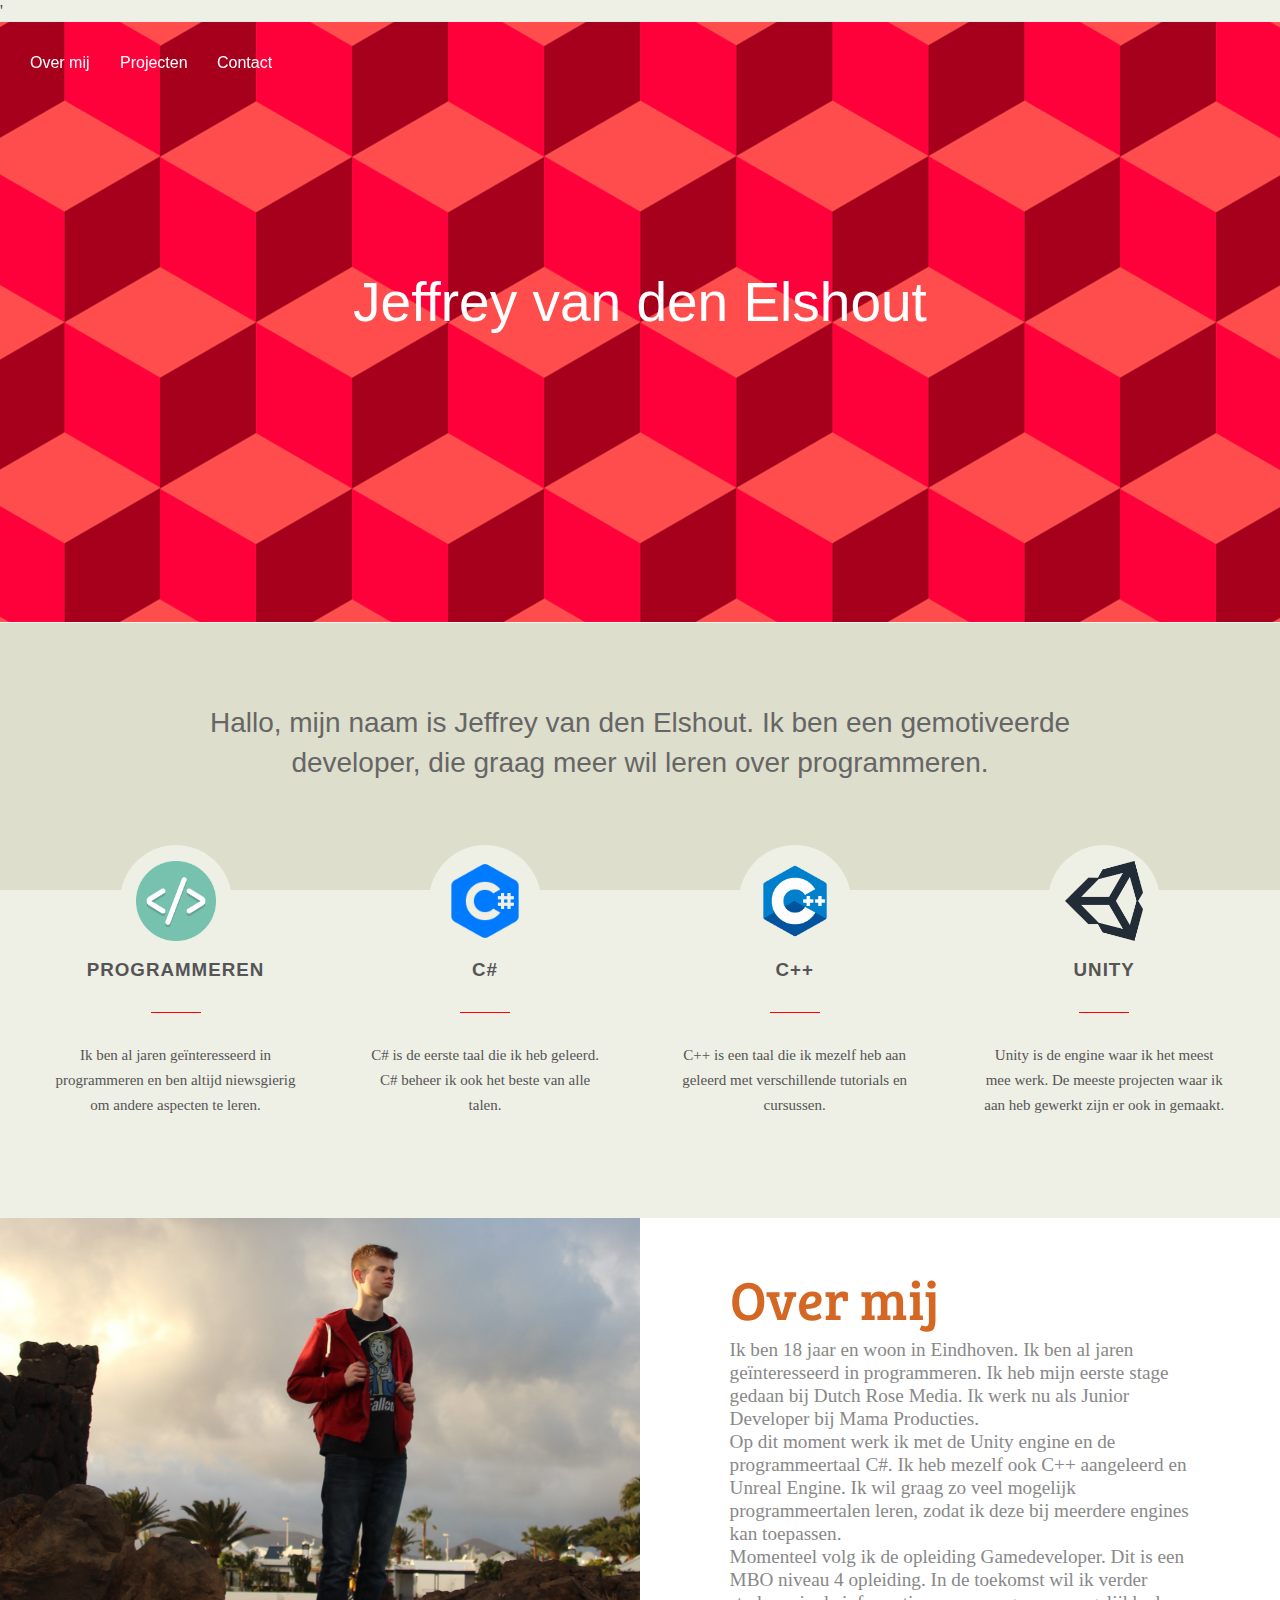
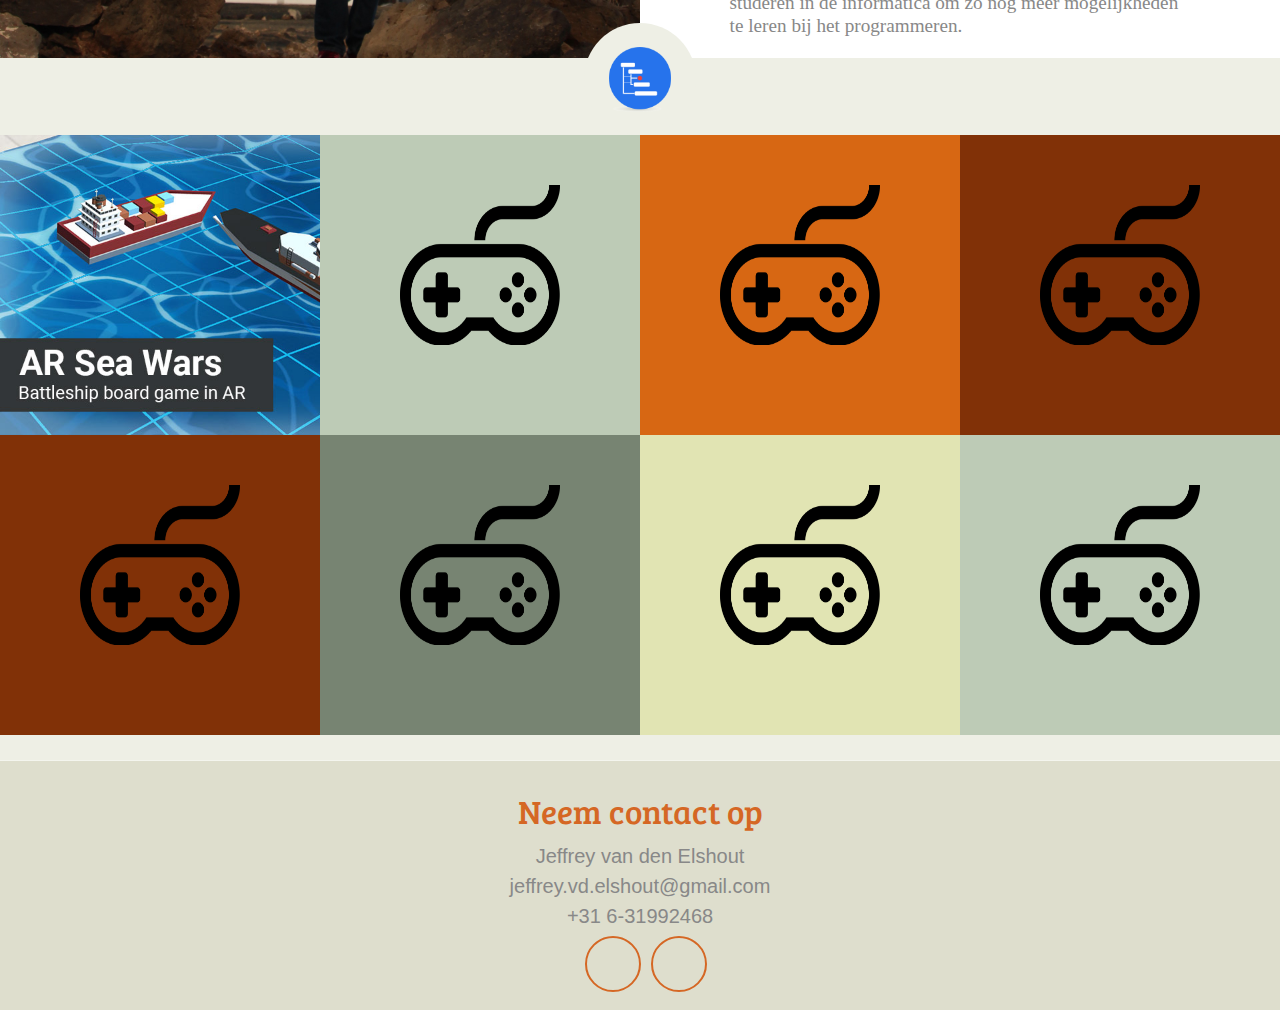
==== index.html @ 1b86d011 "Fix website checker feedback" ====
<!DOCTYPE html>
<html lang="nl">
  <head>
    <meta
      name="title"
      content="Jeffrey van den Elshout's programmeur, gamedeveloper en nog meer."
    />
    <title>Jeffrey van den Elshout</title>
    '
    <meta
      name="description"
      content="Jeffrey van den Elshout's Portfolio website. Zoekt u een programmeur? Dan ben ik de persoon die u zoekt."
    />
    <meta name="author" content="Jeffrey van den Elshout" />

    <link rel="icon" href="Images/FotoJeffrey.jpg" />

    <meta name="viewport" content="width=device-width, initial-scale=1" />
    <link rel="stylesheet" href="CSS/bootstrap.min.css" />
    <link rel="stylesheet" href="CSS/home.css" type="text/css" />

    <link
      href="https://fonts.googleapis.com/css?family=Bree+Serif|Kosugi+Maru"
      rel="stylesheet"
    />

    <link
      rel="stylesheet"
      href="https://use.fontawesome.com/releases/v5.2.0/css/all.css"
      integrity="sha384-hWVjflwFxL6sNzntih27bfxkr27PmbbK/iSvJ+a4+0owXq79v+lsFkW54bOGbiDQ"
      crossorigin="anonymous"
    />
  </head>

  <body>
    <section class="page-header">
      <div id="banner">
        <ul class="no-select">
          <li class="hvr-underline-from-center" id="About">Over mij</li>
          <li class="hvr-underline-from-center" id="Project">Projecten</li>
          <li class="hvr-underline-from-center" id="Contact">Contact</li>
        </ul>
        <h1 class="no-select">Jeffrey van den Elshout</h1>
      </div>
    </section>
    <div id="intro">
      <h2 id="introText">
        Hallo, mijn naam is Jeffrey van den Elshout. Ik ben een gemotiveerde
        developer, die graag meer wil leren over programmeren.
      </h2>
    </div>
    <section class="skillWrapper">
      <div class="skillBox">
        <div id="programmeren" class="SkillBoxText">
          <div class="skillsCircle">
            <img src="Images/programmingLogo.png" class="Csharp" />
          </div>
          <h2 class="skillTitle">Programmeren</h2>
          <div class="skillDivide"></div>
          Ik ben al jaren geïnteresseerd in programmeren en ben altijd
          niewsgierig om andere aspecten te leren.
        </div>
      </div>
      <div class="skillBox">
        <div id="C#" class="SkillBoxText">
          <div class="skillsCircle">
            <img src="Images/CSharpLogo.png" class="Csharp" />
          </div>
          <h2 class="skillTitle">C#</h2>
          <div class="skillDivide"></div>
          C# is de eerste taal die ik heb geleerd. C# beheer ik ook het beste
          van alle talen.
        </div>
      </div>
      <div class="skillBox">
        <div id="C++" class="SkillBoxText">
          <div class="skillsCircle">
            <img src="Images/cppLogo.png" class="Csharp" />
          </div>
          <h2 class="skillTitle">C++</h2>
          <div class="skillDivide"></div>
          C++ is een taal die ik mezelf heb aan geleerd met verschillende
          tutorials en cursussen.
        </div>
      </div>
      <div class="skillBoxLast">
        <div id="Unity" class="SkillBoxText">
          <div class="skillsCircle">
            <img src="Images/unityLogo.png" class="Csharp" />
          </div>
          <h2 class="skillTitle">Unity</h2>
          <div class="skillDivide"></div>
          Unity is de engine waar ik het meest mee werk. De meeste projecten
          waar ik aan heb gewerkt zijn er ook in gemaakt.
        </div>
      </div>
    </section>
    <div class="bigSpace"></div>
    <div class="aboutWrapper">
      <div id="aboutImage">
        <div id="aboutImg"></div>
      </div>
      <div id="aboutText">
        <h1>Over mij</h1>
        <p>
          Ik ben 18 jaar en woon in Eindhoven. Ik ben al jaren geïnteresseerd in
          programmeren. Ik heb mijn eerste stage gedaan bij Dutch Rose Media. Ik
          werk nu als Junior Developer bij Mama Producties.<br />
          Op dit moment werk ik met de Unity engine en de programmeertaal C#. Ik
          heb mezelf ook C++ aangeleerd en Unreal Engine. Ik wil graag zo veel
          mogelijk programmeertalen leren, zodat ik deze bij meerdere engines
          kan toepassen.<br />
          Momenteel volg ik de opleiding Gamedeveloper. Dit is een MBO niveau 4
          opleiding. In de toekomst wil ik verder studeren in de informatica om
          zo nog meer mogelijkheden te leren bij het programmeren.<br />
        </p>
      </div>
      <div class="bigSpace"></div>
    </div>
    <section id="cvWrapper">
      <div class="cvCircle">
        <img src="Images/Project.png" />
      </div>
    </section>
    <div class="container-fluid">
      <div class="row">
        <a
          href="AR Sea Wars.html"
          class="col-sm-12 col-md-6 col-lg-3 project Three"
          id="Project1"
        >
        </a>
        <a
          href=""
          class="col-sm-12 col-md-6 col-lg-3 project Three"
          id="Project2"
        >
          <img src="Images/gameIcon.png" class="grow" />
        </a>
        <a
          href=""
          class="col-sm-12 col-md-6 col-lg-3 project Three"
          id="Project3"
        >
          <img src="Images/gameIcon.png" class="grow" />
        </a>
        <a
          href=""
          class="col-sm-12 col-md-6 col-lg-3 project Six"
          id="Project4"
        >
          <img src="Images/gameIcon.png" class="grow" />
        </a>
      </div>
      <div class="row">
        <a
          href=""
          class="col-sm-12 col-md-6 col-lg-3 project Six"
          id="Project5"
        >
          <img src="Images/gameIcon.png" class="grow" />
        </a>
        <a
          href=""
          class="col-sm-12 col-md-6 col-lg-3 project Six"
          id="Project6"
        >
          <img src="Images/gameIcon.png" class="grow" />
        </a>
        <a
          href=""
          class="col-sm-12 col-md-6 col-lg-3 project Eight"
          id="Project7"
        >
          <img src="Images/gameIcon.png" class="grow" />
        </a>
        <a
          href=""
          class="col-sm-12 col-md-6 col-lg-3 project Eight"
          id="Project8"
        >
          <img src="Images/gameIcon.png" class="grow" />
        </a>
      </div>
    </div>
    <div class="smallSpace"></div>
  </body>
  <footer>
    <div class="center-div">
      <ul>
        <h2>Neem contact op</h2>
        <li>Jeffrey van den Elshout</li>
        <li>jeffrey.vd.elshout@gmail.com</li>
        <li>+31 6-31992468</li>
        <li>
          <div class="iconBox">
            <a href="https://github.com/Jeffreyvde">
              <div class="iconCircle">
                <i class="fab fa-github"></i>
              </div>
            </a>
          </div>
          <div class="iconBoxlast">
            <a
              href="https://www.linkedin.com/in/jeffrey-van-den-elshout-a6457315b/"
            >
              <div class="iconCircle">
                <i class="fab fa-linkedin-in"></i>
              </div>
            </a>
          </div>
        </li>
      </ul>
    </div>
    <script src="https://ajax.googleapis.com/ajax/libs/jquery/3.3.1/jquery.min.js"></script>
    <script src="JS/bootstrap.min.js"></script>
    <script src="JS/Scroll.js"></script>
  </footer>
</html>
---- CSS/home.css ----
html,
body,
div,
span,
applet,
object,
iframe,
h1,
h2,
h3,
h4,
h5,
h6,
p,
blockquote,
pre,
a,
abbr,
acronym,
address,
big,
cite,
code,
del,
dfn,
em,
img,
ins,
kbd,
q,
s,
samp,
small,
strike,
strong,
sub,
sup,
tt,
var,
b,
u,
i,
center,
dl,
dt,
dd,
ol,
ul,
li,
fieldset,
form,
label,
legend,
table,
caption,
tbody,
tfoot,
thead,
tr,
th,
td,
article,
aside,
canvas,
details,
embed,
figure,
figcaption,
footer,
header,
hgroup,
menu,
nav,
output,
ruby,
section,
summary,
time,
mark,
audio,
video {
  margin: 0;
  padding: 0;
  border: 0;
  font-size: 100%;
  font: inherit;
  vertical-align: baseline;
}

h1 {
  font-size: 55px;
  line-height: 60px;
  color: #d56724;
  font-family: "Bree Serif", serif;
}

body {
  font-size: 16px;
  line-height: 22px;
  height: auto;
  color: #373648;
  background-color: #eeefe5;
}

#banner {
  height: 600px;
  background-image: url("../Images/Repeating.png");
  background-position: center;
  background-repeat: repeat;
}

.no-select {
  -moz-user-select: none;
  -webkit-user-select: none;
  -ms-user-select: none;
  -o-user-select: none;
  user-select: none;
}

#banner ul {
  list-style-type: none;
}

#banner li {
  float: left;
  margin-top: 30px;
  margin-left: 30px;
  padding-bottom: 0.5px;
  color: white;
  cursor: pointer;
  font-family: "Kosugi Maru", sans-serif;
}

.hvr-underline-from-center {
  display: inline-block;
  vertical-align: middle;
  -webkit-transform: perspective(1px) translateZ(0);
  transform: perspective(1px) translateZ(0);
  box-shadow: 0 0 1px rgba(0, 0, 0, 0);
  position: relative;
  overflow: hidden;
}

.hvr-underline-from-center:before {
  content: "";
  position: absolute;
  z-index: -1;
  left: 51%;
  right: 51%;
  bottom: 0;
  background: #ebebeb;
  height: 1px;
  -webkit-transition-property: left, right;
  transition-property: left, right;
  -webkit-transition-duration: 0.3s;
  transition-duration: 0.3s;
  -webkit-transition-timing-function: ease-out;
  transition-timing-function: ease-out;
}

.hvr-underline-from-center:hover:before,
.hvr-underline-from-center:focus:before,
.hvr-underline-from-center:active:before {
  left: 0;
  right: 0;
}

#banner h1 {
  text-align: center;
  padding-top: 250px;
  color: white;
  font-family: "Kosugi Maru", sans-serif;
}

#intro {
  width: 100%;
  background-color: #dedecd;
  padding: 80px 0px 107px 0px;
  border-top: 1px solid #f4f5ee;
}

#introText {
  background-color: #dedecd;
  width: 94%;
  max-width: 900px;
  margin: 0px auto;
  font-size: 1.75em;
  color: #666666;
  text-align: center;
  font-weight: 300;
  font-family: Arial, Helvetica, sans-serif;
  line-height: 40px;
}

.skillWrapper {
  width: 94%;
  max-width: 1170px;
  margin: 0px auto;
}

.skillBox {
  width: 20.6%;
  float: left;
  margin-right: 5.86%;
  text-align: center;
  font-size: 0.938em;
  color: #555555;
  margin-top: -45px;
  line-height: 25px;
}

.skillBoxLast {
  width: 20.6%;
  float: left;
  text-align: center;
  font-size: 15px;
  color: #555555;
  margin-top: -45px;
  line-height: 25px;
}

.skillsCircle {
  background-color: #eeefe5;
  width: 112px;
  height: 112px;
  text-align: center;
  padding-top: 16px;
  margin: 0px auto;
  -moz-border-radius: 56px;
  -webkit-border-radius: 56px;
  border-radius: 56px;
  -khtml-border-radius: 56px;
}

.Csharp {
  height: 80px;
  widows: 80px;
}

.skillTitle {
  font-family: abel, sans-serif;
  font-size: 1.25em;
  font-weight: bold;
  text-transform: uppercase;
  letter-spacing: 1px;
}

.skillDivide {
  margin: 30px auto 30px auto;
  width: 50px;
  border-bottom: 1px solid red;
}

.aboutWrapper {
  width: 100%;
  height: 440px;
  background-position: center center;
  background-color: white;
}

#aboutImage {
  background-color: white;
  float: left;
  width: 50%;
  height: 100%;
  text-align: right;
}

#aboutImg {
  height: 100%;
  width: 100%;
  max-width: 960px;
  float: right;
  background-image: url("../Images/FotoWebsite.jpg");
  background-size: 960px, 440px;
  background-position: center;
}

#aboutText {
  float: left;
  width: 50%;
  padding: 50px 7% 30px 7%;
  font-size: 1.2em;
  line-height: 23px;
  text-align: left;
  color: #888888;
}

#aboutText p {
  margin-top: 10px;
}

.bigSpace {
  height: 100px;
  width: 100%;
  clear: both;
}

.cvWrapper {
  margin-top: -95px;
  text-align: center;
  padding-bottom: 70px;
  padding-top: 50px;
  width: 100%;
  position: absolute;
}

.cvCircle {
  position: relative;
  background-color: #eeefe5;
  width: 112px;
  height: 112px;
  text-align: center;
  margin: -35px auto;
  -moz-border-radius: 56px;
  -webkit-border-radius: 56px;
  border-radius: 56px;
  -khtml-border-radius: 56px;
}

.cvCircle img {
  max-width: 82px;
  margin-top: -20px;
}

.ProjectPage {
  max-width: 100%;
  width: 100%;
  height: 100%;
}

.project {
  height: 300px;
}

.project img {
  display: table;
  margin: 50px auto;
  height: 160px;
  width: 160px;
}

#Project1 {
  background-color: #e1e4b3;
  background-image: url("../Images/ARSeaWars.jpg");
  background-size: cover;
}

#Project2 {
  background-color: #bdcbb6;
}

#Project3 {
  background-color: #d76713;
}

#Project4 {
  background-color: #813107;
}

#Project5 {
  background-color: #813107;
}

#Project6 {
  background-color: #778472;
}

#Project7 {
  background-color: #e1e4b3;
}

#Project8 {
  background-color: #bdcbb6;
}

.container-fluid {
  height: 600px;
  margin-top: 35px;
}

.grow:hover {
  height: 200px;
  width: 200px;
  -webkit-transition: width 2s, height 2s;
  transition: width 2s, height 2s;
}

/*#region Footer*/
footer {
  width: 100%;
  background-color: #dedecd;
  border-top: 1px solid #f4f5ee;
  height: 250px;
  padding-top: 20px;
  text-align: right;
}

.smallSpace {
  height: 25px;
  width: 100%;
  clear: both;
  background-color: #eeefe5;
}

.center-div {
  margin: 0 auto;
  width: 550px;
  color: #888888;
  font-family: abel, sans-serif;
  font-size: 1.25em;
}

.center-div ul {
  list-style-type: none;
  color: #888888;
  font-family: abel, sans-serif;
  font-size: 1em;
  line-height: 30px;
  text-align: center;
  width: 100%;
}

.center-div ul h2 {
  font-size: 1.6666666666666666em;
  line-height: 60px;
  color: #d56724;
  font-family: "Bree Serif", serif;
}

.iconBox {
  width: 56px;
  height: 56px;
  float: left;
  margin-left: 40%;
  text-align: center;
  font-size: 0.938em;
  color: #555555;
  margin-top: -45px;
  line-height: 25px;
}

.iconBoxlast {
  width: 56px;
  height: 56px;
  float: left;
  text-align: center;
  font-size: 0.938em;
  color: #555555;
  margin-top: -45px;
  line-height: 25px;
  padding-left: 10px;
}

.iconCircle {
  border: 2px solid #d56724;
  color: #d56724;
  width: 56px;
  height: 56px;
  text-align: center;
  padding-top: 16px;
  margin-top: 50px;
  -moz-border-radius: 56px;
  -webkit-border-radius: 56px;
  border-radius: 56px;
  -khtml-border-radius: 56px;
  text-align: center;
}

.iconCircle i {
  margin-top: -40px;
  font-size: 1em;
}

.iconCircle:hover {
  background-color: #d56724;
  color: white;
}

/*#endregion Footer*/
@media screen and (max-width: 360px) {
  .aboutWrapper {
    overflow: overlay;
  }

  .aboutWrapper h1 {
    font-size: 30px;
  }

  footer {
    overflow: overlay;
  }
}

@media screen and (max-width: 480px) {
  #aboutWrapper {
    height: 550px;
  }
}

@media screen and (max-width: 550px) {
  .center-div {
    width: 100%;
  }

  .iconBox {
    margin-left: calc((100% - 112px) / 2);
  }
}

@media screen and (max-width: 767px) {
  .Six {
    display: none;
  }
}

@media screen and (max-width: 770px) {
  #aboutImage {
    display: none;
  }

  #aboutText {
    float: left;
    width: 100%;
    padding: 30px 7% 0px 7%;
    font-size: 0.938em;
    line-height: 23px;
    text-align: left;
    color: #888888;
  }

  .cvCircle img {
    max-width: 82px;
    padding-top: 25px;
    margin-top: -10px;
  }

  .skillWrapper {
    width: 94%;
    max-width: 1200px;
    margin: 20px auto 0px auto;
  }

  .skillBox {
    width: 94%;
    float: none;
    margin-right: 3%;
    margin-left: 3%;
    text-align: left;
    font-size: 0.95em;
    margin-top: 30px;
    line-height: 20px;
    font-family: Verdana, Geneva, Tahoma, sans-serif;
  }

  .skillBoxLast {
    width: 94%;
    float: none;
    margin-right: 3%;
    margin-left: 3%;
    text-align: left;
    font-size: 0.95em;
    margin-top: 30px;
    line-height: 20px;
    font-family: Verdana, Geneva, Tahoma, sans-serif;
  }

  .SkillBoxText {
    font-family: Verdana, Geneva, Tahoma, sans-serif;
    font-size: inherit;
  }

  .skillTitle {
    font-family: abel, sans-serif;
    font-size: 1.125em;
    text-transform: uppercase;
    letter-spacing: 1px;
    margin-bottom: 6px;
  }

  .skillDivide {
    display: none;
  }

  .skillsCircle {
    display: none;
  }

  .Csharp {
    background-size: 67px 66px;
    background-repeat: no-repeat;
    background-position: top left;
    padding-left: 85px;
  }

  .bigSpace {
    height: 20px;
    width: 100%;
    clear: both;
  }

  .container-fluid {
    height: 600px;
    margin-top: 35px;
  }
}

@media screen and (max-width: 992px) {
  .Eight {
    display: none;
  }

  .container-fluid {
    height: 900px;
    margin-top: 35px;
  }
}

@media screen and (min-width: 770px) and (max-width: 800px) {
  #aboutText {
    font-size: 0.75em;
  }
}

@media screen and (min-width: 800px) and (max-width: 1100px) {
  #aboutText {
    font-size: 0.875em;
  }
}
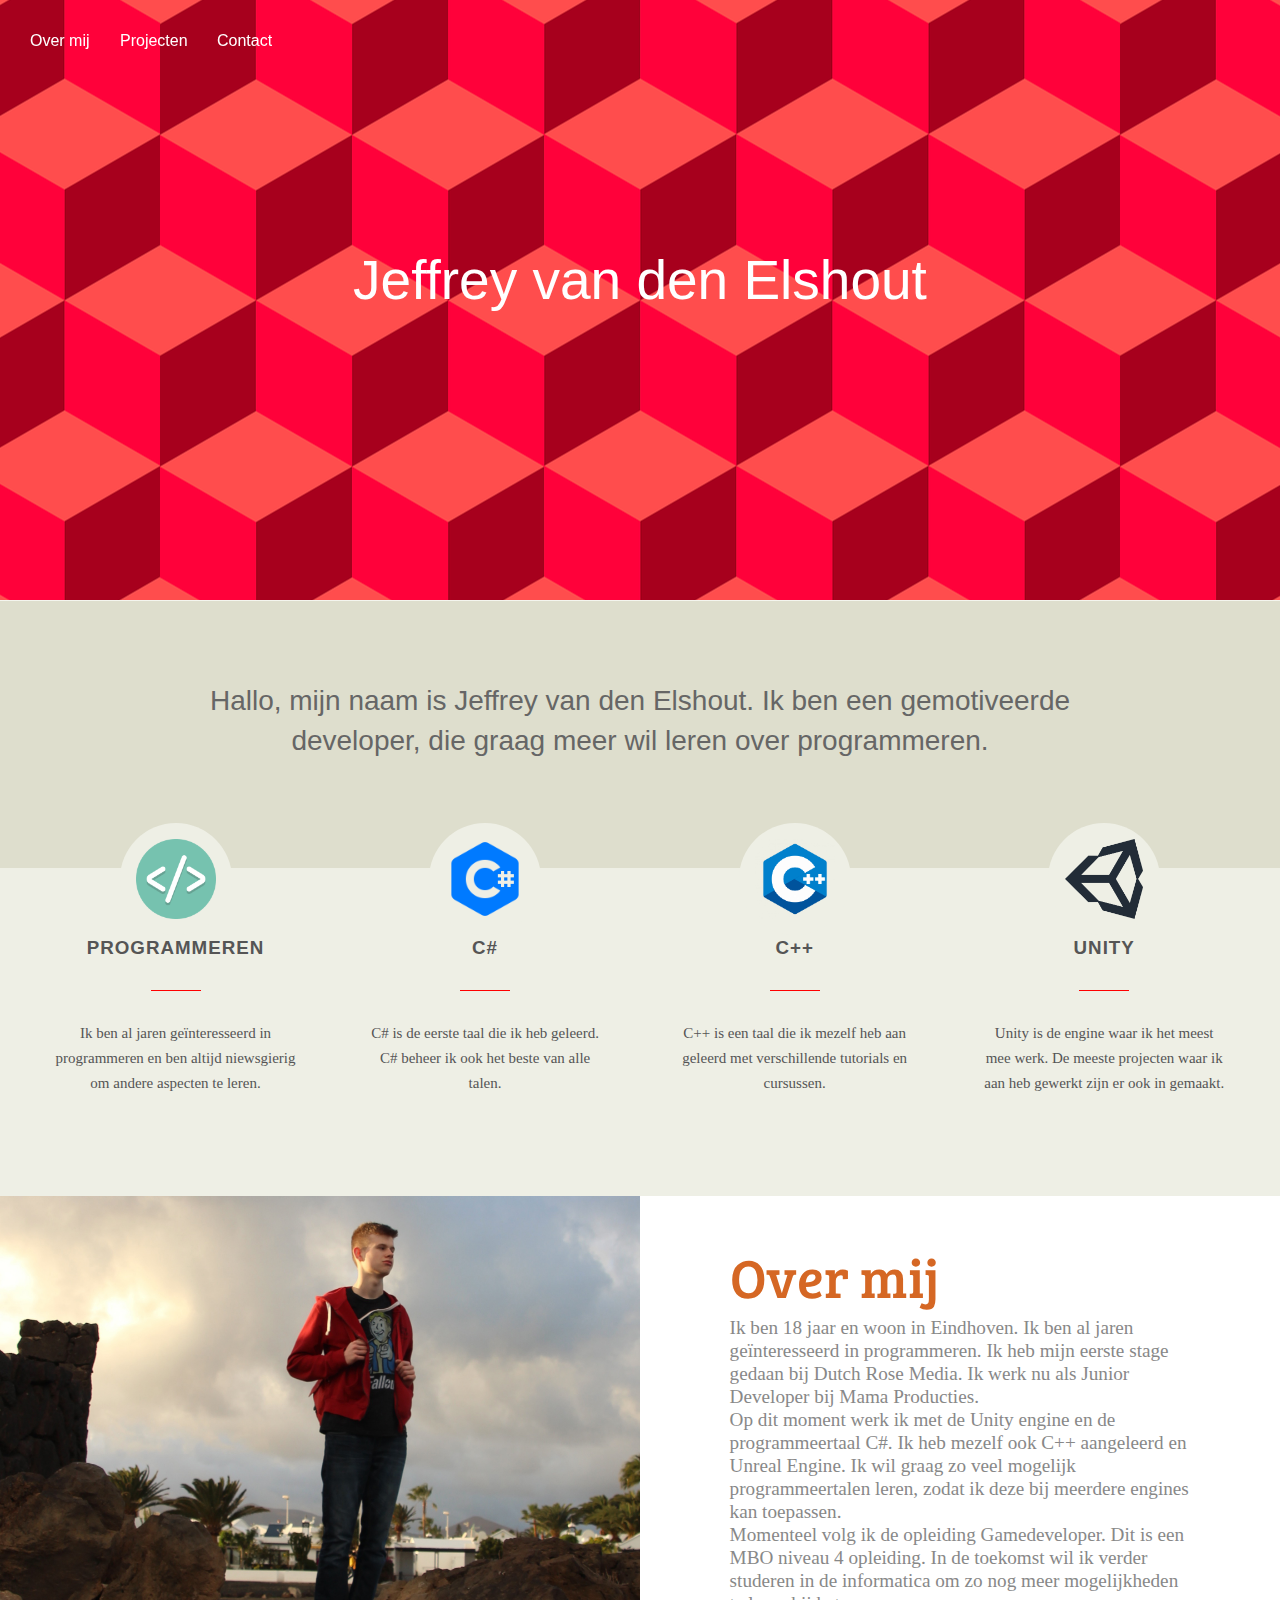
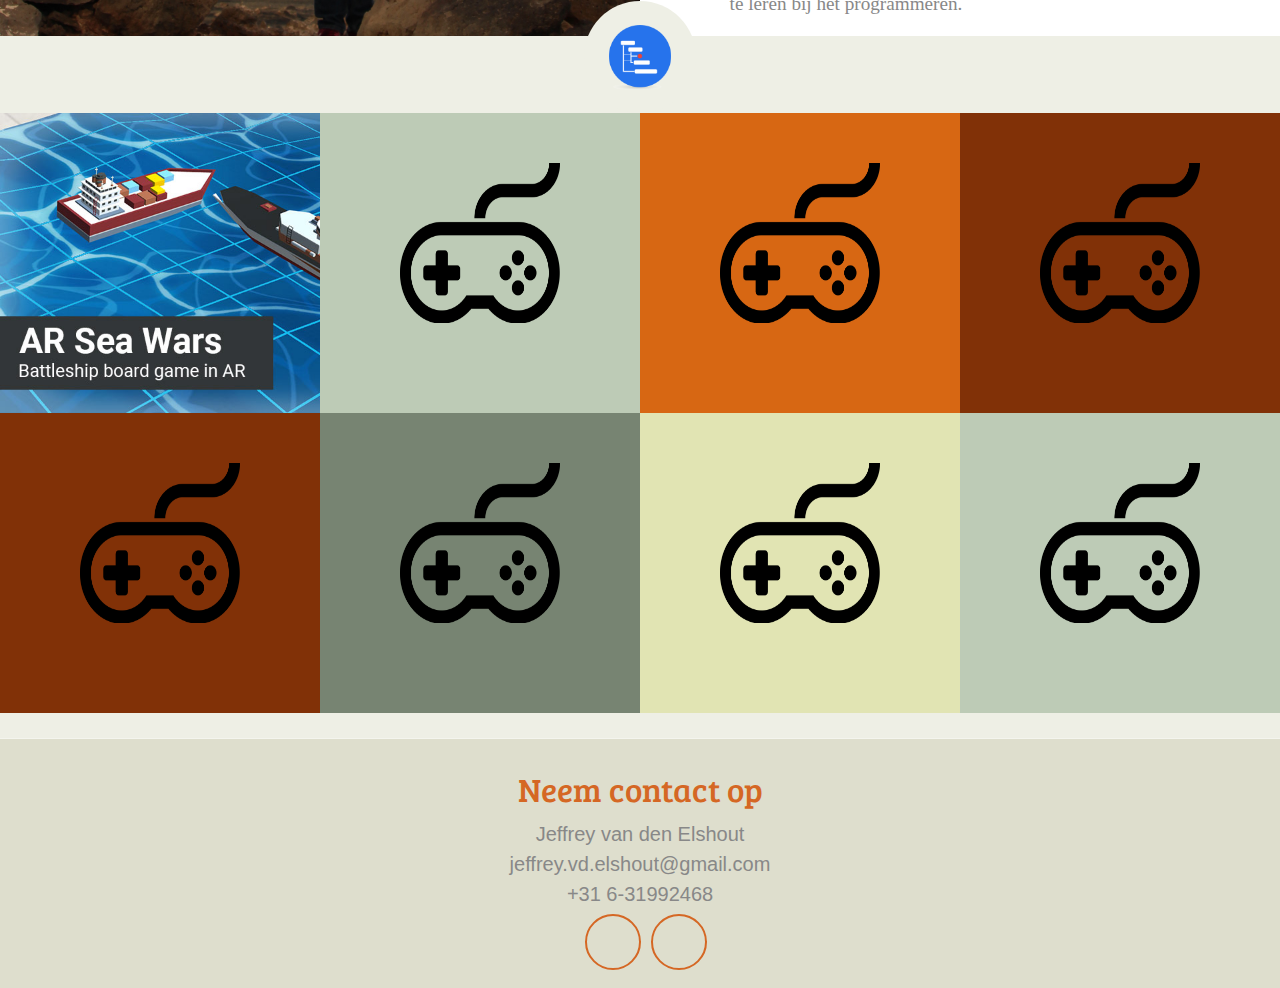
==== commit 38ac2344: "Fix '" ====
--- a/index.html
+++ b/index.html
@@ -6,7 +6,6 @@
       content="Jeffrey van den Elshout's programmeur, gamedeveloper en nog meer."
     />
     <title>Jeffrey van den Elshout</title>
-    '
     <meta
       name="description"
       content="Jeffrey van den Elshout's Portfolio website. Zoekt u een programmeur? Dan ben ik de persoon die u zoekt."
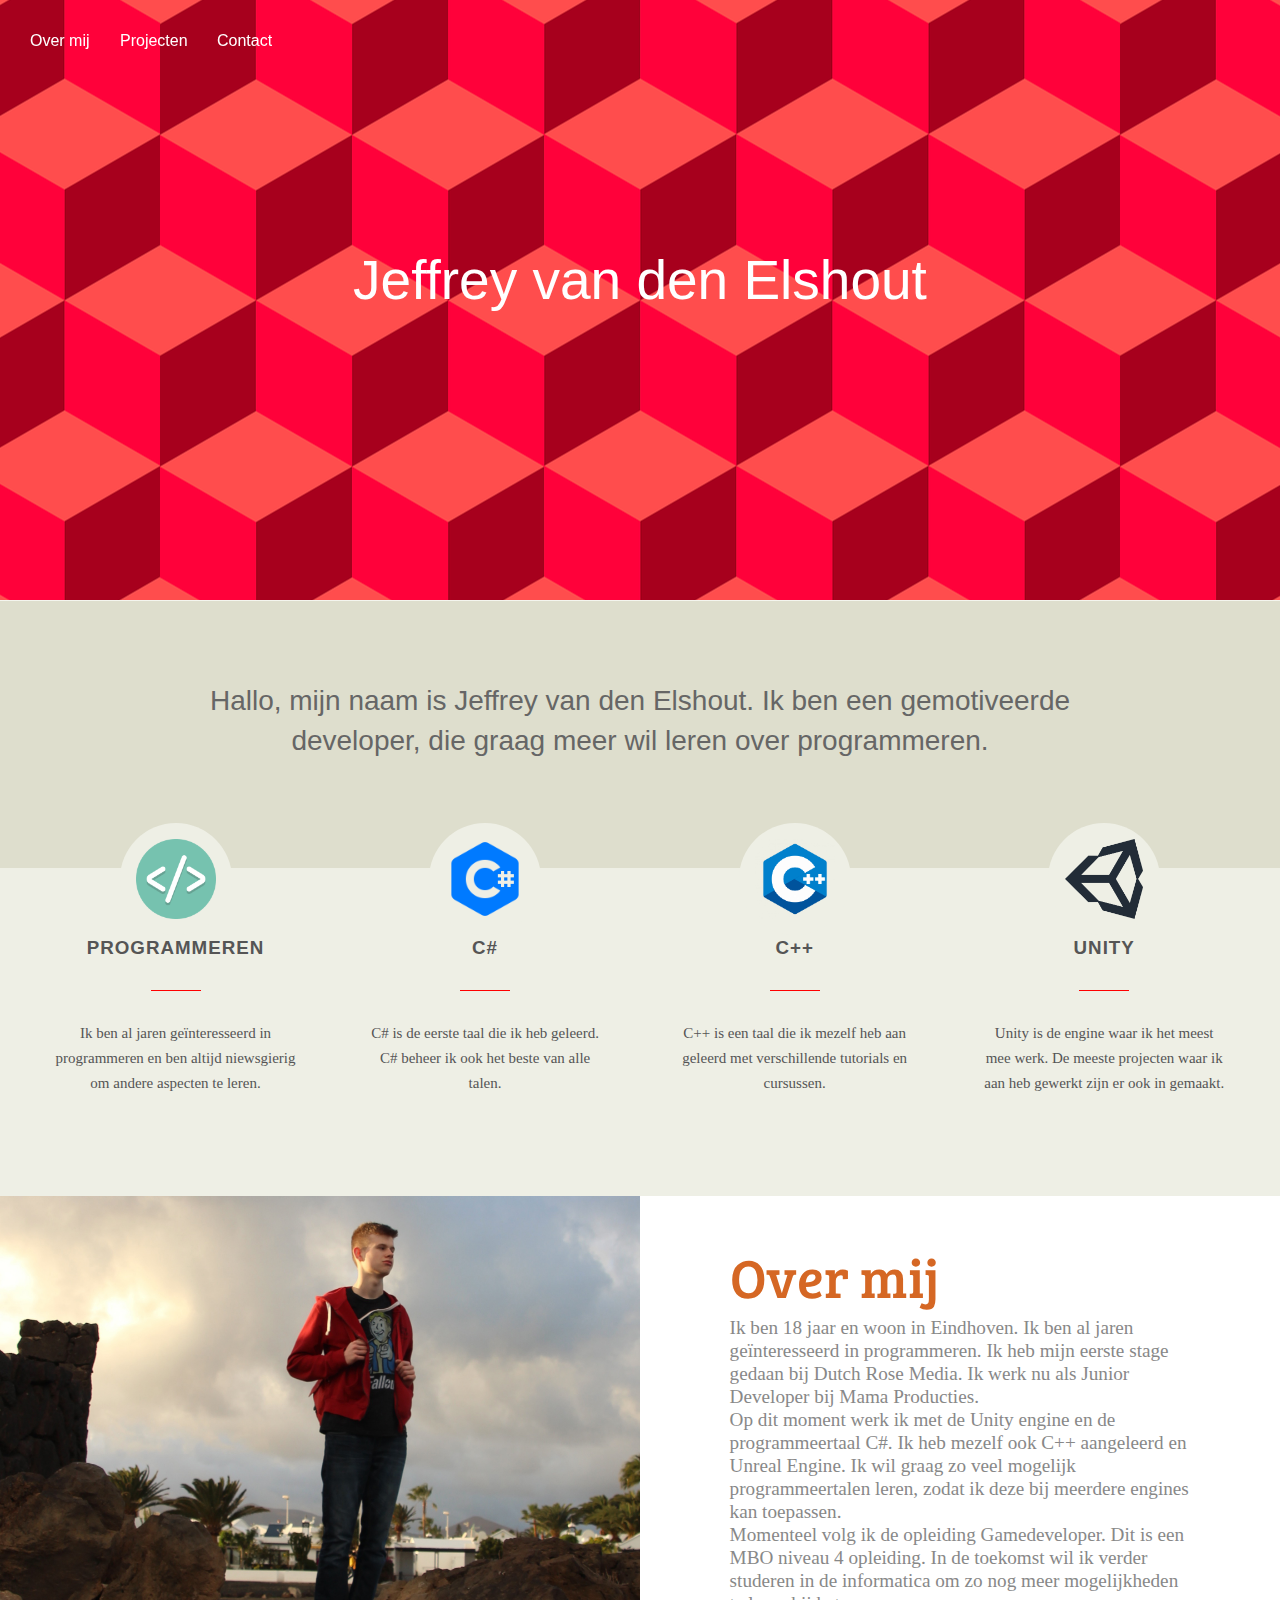
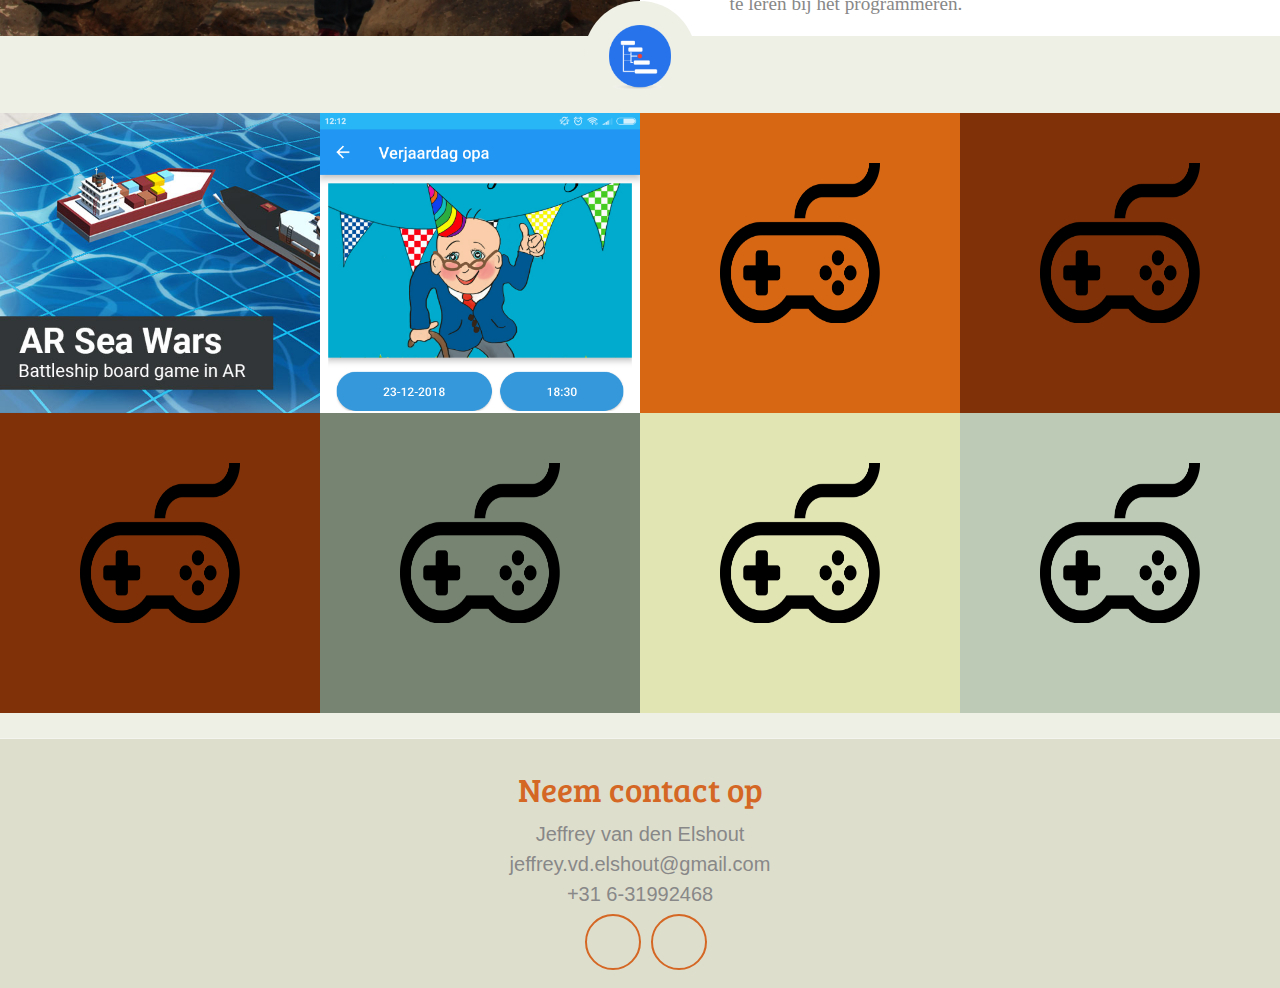
==== commit 8f239fe8: "Added SmoothEvents + updated image locations + TODO: Improve images" ====
--- a/index.html
+++ b/index.html
@@ -12,7 +12,7 @@
     />
     <meta name="author" content="Jeffrey van den Elshout" />
 
-    <link rel="icon" href="Images/FotoJeffrey.jpg" />
+    <link rel="icon" href="Images/Home/FotoJeffrey.jpg" />
 
     <meta name="viewport" content="width=device-width, initial-scale=1" />
     <link rel="stylesheet" href="CSS/bootstrap.min.css" />
@@ -52,7 +52,7 @@
       <div class="skillBox">
         <div id="programmeren" class="SkillBoxText">
           <div class="skillsCircle">
-            <img src="Images/programmingLogo.png" class="Csharp" />
+            <img src="Images/Home/programmingLogo.png" class="Csharp" />
           </div>
           <h2 class="skillTitle">Programmeren</h2>
           <div class="skillDivide"></div>
@@ -63,7 +63,7 @@
       <div class="skillBox">
         <div id="C#" class="SkillBoxText">
           <div class="skillsCircle">
-            <img src="Images/CSharpLogo.png" class="Csharp" />
+            <img src="Images/Home/CSharpLogo.png" class="Csharp" />
           </div>
           <h2 class="skillTitle">C#</h2>
           <div class="skillDivide"></div>
@@ -74,7 +74,7 @@
       <div class="skillBox">
         <div id="C++" class="SkillBoxText">
           <div class="skillsCircle">
-            <img src="Images/cppLogo.png" class="Csharp" />
+            <img src="Images/Home/cppLogo.png" class="Csharp" />
           </div>
           <h2 class="skillTitle">C++</h2>
           <div class="skillDivide"></div>
@@ -85,7 +85,7 @@
       <div class="skillBoxLast">
         <div id="Unity" class="SkillBoxText">
           <div class="skillsCircle">
-            <img src="Images/unityLogo.png" class="Csharp" />
+            <img src="Images/Home/unityLogo.png" class="Csharp" />
           </div>
           <h2 class="skillTitle">Unity</h2>
           <div class="skillDivide"></div>
@@ -130,25 +130,24 @@
         >
         </a>
         <a
-          href=""
+          href="SmoothEvents.html"
           class="col-sm-12 col-md-6 col-lg-3 project Three"
           id="Project2"
         >
-          <img src="Images/gameIcon.png" class="grow" />
         </a>
         <a
           href=""
           class="col-sm-12 col-md-6 col-lg-3 project Three"
           id="Project3"
         >
-          <img src="Images/gameIcon.png" class="grow" />
+          <img src="Images/Home/gameIcon.png" class="grow" />
         </a>
         <a
           href=""
           class="col-sm-12 col-md-6 col-lg-3 project Six"
           id="Project4"
         >
-          <img src="Images/gameIcon.png" class="grow" />
+          <img src="Images/Home/gameIcon.png" class="grow" />
         </a>
       </div>
       <div class="row">
@@ -157,28 +156,28 @@
           class="col-sm-12 col-md-6 col-lg-3 project Six"
           id="Project5"
         >
-          <img src="Images/gameIcon.png" class="grow" />
+          <img src="Images/Home/gameIcon.png" class="grow" />
         </a>
         <a
           href=""
           class="col-sm-12 col-md-6 col-lg-3 project Six"
           id="Project6"
         >
-          <img src="Images/gameIcon.png" class="grow" />
+          <img src="Images/Home/gameIcon.png" class="grow" />
         </a>
         <a
           href=""
           class="col-sm-12 col-md-6 col-lg-3 project Eight"
           id="Project7"
         >
-          <img src="Images/gameIcon.png" class="grow" />
+          <img src="Images/Home/gameIcon.png" class="grow" />
         </a>
         <a
           href=""
           class="col-sm-12 col-md-6 col-lg-3 project Eight"
           id="Project8"
         >
-          <img src="Images/gameIcon.png" class="grow" />
+          <img src="Images/Home/gameIcon.png" class="grow" />
         </a>
       </div>
     </div>
--- a/CSS/home.css
+++ b/CSS/home.css
@@ -104,7 +104,7 @@
 
 #banner {
   height: 600px;
-  background-image: url("../Images/Repeating.png");
+  background-image: url("../Images/Home/Repeating.png");
   background-position: center;
   background-repeat: repeat;
 }
@@ -271,7 +271,7 @@
   width: 100%;
   max-width: 960px;
   float: right;
-  background-image: url("../Images/FotoWebsite.jpg");
+  background-image: url("../Images/Home/FotoWebsite.jpg");
   background-size: 960px, 440px;
   background-position: center;
 }
@@ -342,12 +342,15 @@
 
 #Project1 {
   background-color: #e1e4b3;
-  background-image: url("../Images/ARSeaWars.jpg");
+  background-image: url("../Images/ARSeaWars/ARSeaWars.jpg");
   background-size: cover;
 }
 
 #Project2 {
   background-color: #bdcbb6;
+  background-image: url("../Images/SmoothEvents/SmoothEvents1.png");
+  background-size: cover;
+  background-position: top;
 }
 
 #Project3 {
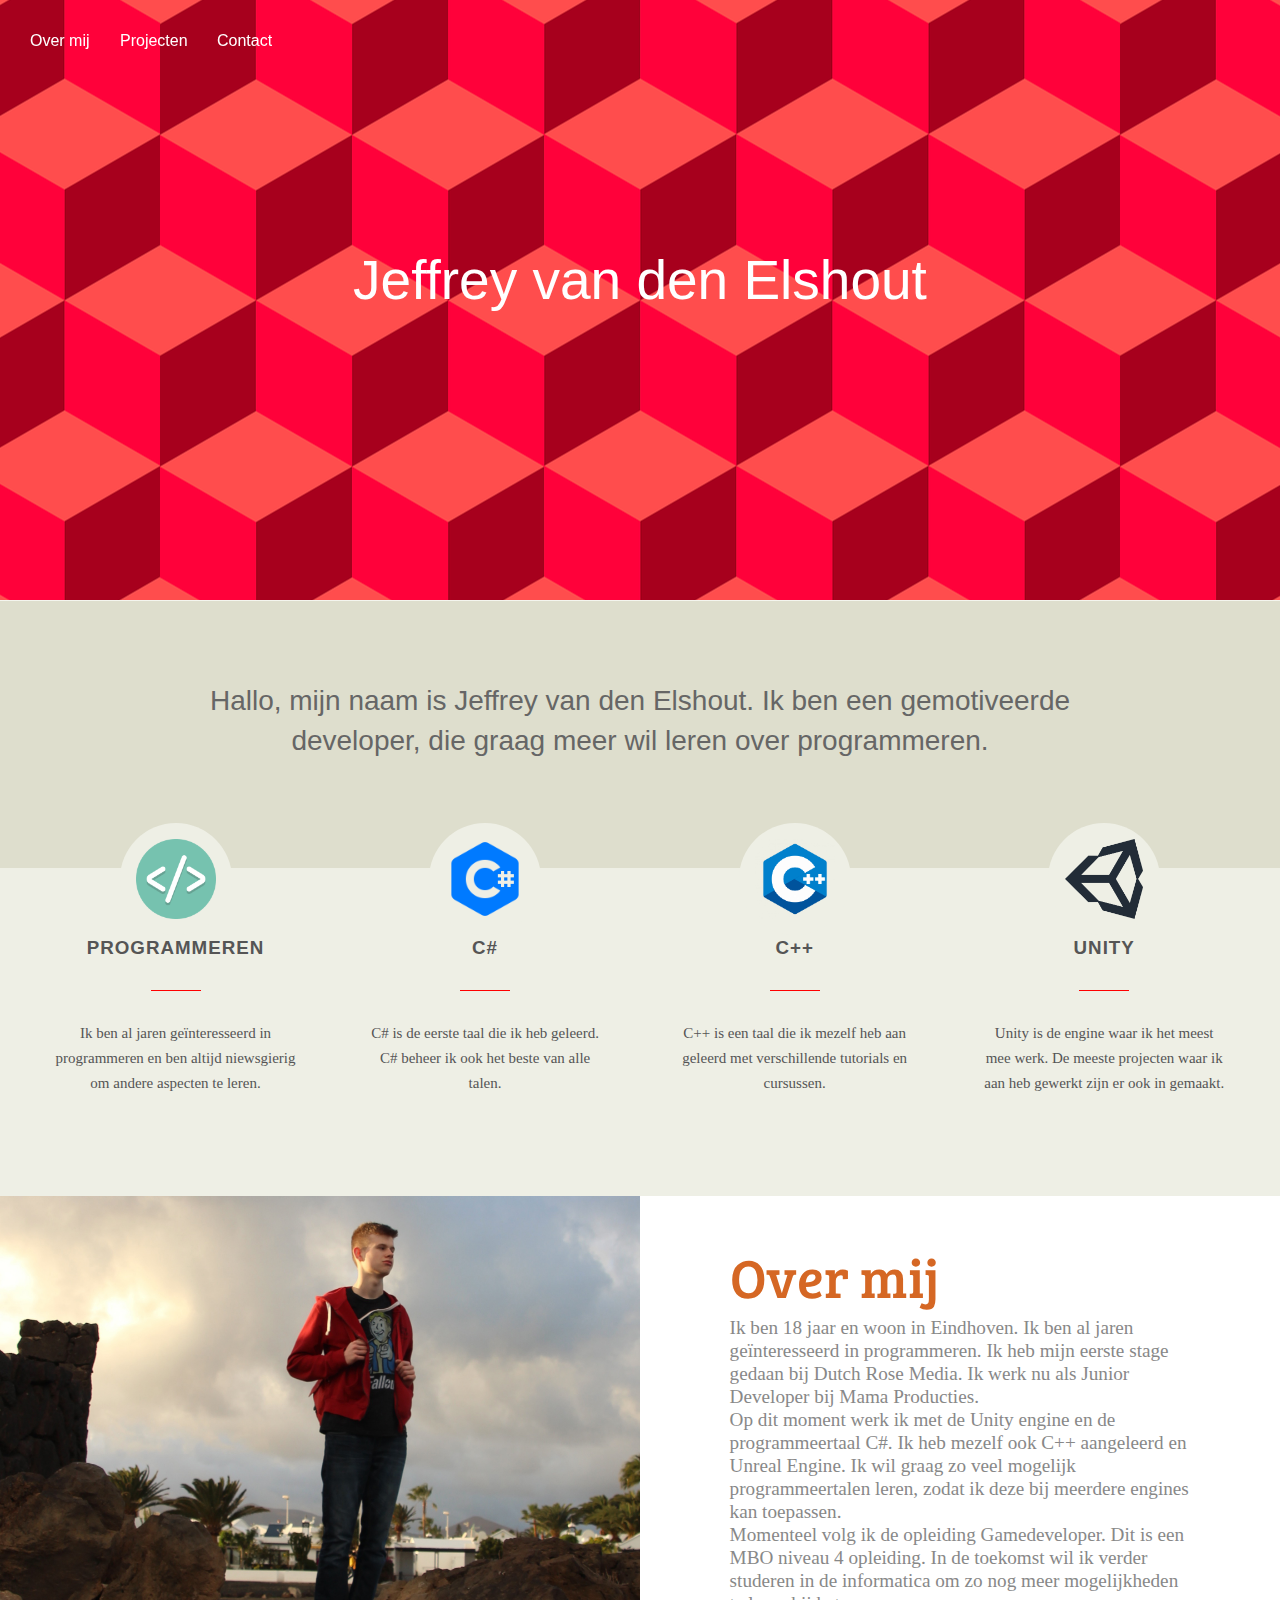
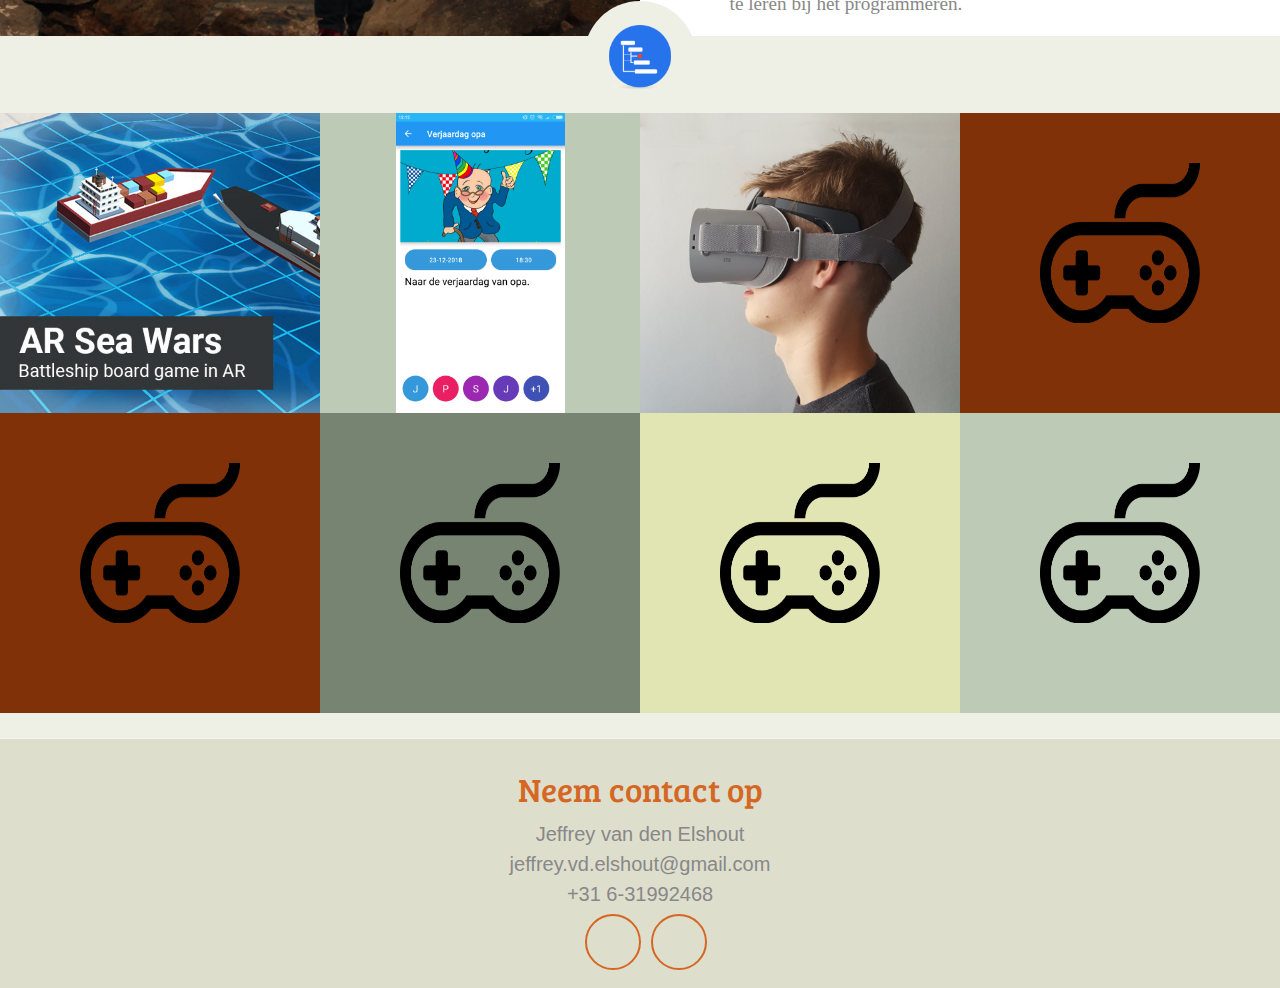
==== commit 69eebd7e: "Added vrees to website" ====
--- a/index.html
+++ b/index.html
@@ -1,217 +1,180 @@
 <!DOCTYPE html>
 <html lang="nl">
-  <head>
-    <meta
-      name="title"
-      content="Jeffrey van den Elshout's programmeur, gamedeveloper en nog meer."
-    />
-    <title>Jeffrey van den Elshout</title>
-    <meta
-      name="description"
-      content="Jeffrey van den Elshout's Portfolio website. Zoekt u een programmeur? Dan ben ik de persoon die u zoekt."
-    />
-    <meta name="author" content="Jeffrey van den Elshout" />
 
-    <link rel="icon" href="Images/Home/FotoJeffrey.jpg" />
+<head>
+  <meta name="title" content="Jeffrey van den Elshout's programmeur, gamedeveloper en nog meer." />
+  <title>Jeffrey van den Elshout</title>
+  <meta name="description" content="Jeffrey van den Elshout's Portfolio website. Zoekt u een programmeur? Dan ben ik de persoon die u zoekt." />
+  <meta name="author" content="Jeffrey van den Elshout" />
 
-    <meta name="viewport" content="width=device-width, initial-scale=1" />
-    <link rel="stylesheet" href="CSS/bootstrap.min.css" />
-    <link rel="stylesheet" href="CSS/home.css" type="text/css" />
+  <link rel="icon" href="Images/Home/FotoJeffrey.jpg" />
 
-    <link
-      href="https://fonts.googleapis.com/css?family=Bree+Serif|Kosugi+Maru"
-      rel="stylesheet"
-    />
+  <meta name="viewport" content="width=device-width, initial-scale=1" />
+  <link rel="stylesheet" href="CSS/bootstrap.min.css" />
+  <link rel="stylesheet" href="CSS/home.css" type="text/css" />
 
-    <link
-      rel="stylesheet"
-      href="https://use.fontawesome.com/releases/v5.2.0/css/all.css"
-      integrity="sha384-hWVjflwFxL6sNzntih27bfxkr27PmbbK/iSvJ+a4+0owXq79v+lsFkW54bOGbiDQ"
-      crossorigin="anonymous"
-    />
-  </head>
+  <link href="https://fonts.googleapis.com/css?family=Bree+Serif|Kosugi+Maru" rel="stylesheet" />
 
-  <body>
-    <section class="page-header">
-      <div id="banner">
-        <ul class="no-select">
-          <li class="hvr-underline-from-center" id="About">Over mij</li>
-          <li class="hvr-underline-from-center" id="Project">Projecten</li>
-          <li class="hvr-underline-from-center" id="Contact">Contact</li>
-        </ul>
-        <h1 class="no-select">Jeffrey van den Elshout</h1>
-      </div>
-    </section>
-    <div id="intro">
-      <h2 id="introText">
-        Hallo, mijn naam is Jeffrey van den Elshout. Ik ben een gemotiveerde
-        developer, die graag meer wil leren over programmeren.
-      </h2>
+  <link rel="stylesheet" href="https://use.fontawesome.com/releases/v5.2.0/css/all.css" integrity="sha384-hWVjflwFxL6sNzntih27bfxkr27PmbbK/iSvJ+a4+0owXq79v+lsFkW54bOGbiDQ"
+    crossorigin="anonymous" />
+</head>
+
+<body>
+  <section class="page-header">
+    <div id="banner">
+      <ul class="no-select">
+        <li class="hvr-underline-from-center" id="About">Over mij</li>
+        <li class="hvr-underline-from-center" id="Project">Projecten</li>
+        <li class="hvr-underline-from-center" id="Contact">Contact</li>
+      </ul>
+      <h1 class="no-select">Jeffrey van den Elshout</h1>
     </div>
-    <section class="skillWrapper">
-      <div class="skillBox">
-        <div id="programmeren" class="SkillBoxText">
-          <div class="skillsCircle">
-            <img src="Images/Home/programmingLogo.png" class="Csharp" />
-          </div>
-          <h2 class="skillTitle">Programmeren</h2>
-          <div class="skillDivide"></div>
-          Ik ben al jaren geïnteresseerd in programmeren en ben altijd
-          niewsgierig om andere aspecten te leren.
+  </section>
+  <div id="intro">
+    <h2 id="introText">
+      Hallo, mijn naam is Jeffrey van den Elshout. Ik ben een gemotiveerde
+      developer, die graag meer wil leren over programmeren.
+    </h2>
+  </div>
+  <section class="skillWrapper">
+    <div class="skillBox">
+      <div id="programmeren" class="SkillBoxText">
+        <div class="skillsCircle">
+          <img src="Images/Home/programmingLogo.png" class="Csharp" />
         </div>
-      </div>
-      <div class="skillBox">
-        <div id="C#" class="SkillBoxText">
-          <div class="skillsCircle">
-            <img src="Images/Home/CSharpLogo.png" class="Csharp" />
-          </div>
-          <h2 class="skillTitle">C#</h2>
-          <div class="skillDivide"></div>
-          C# is de eerste taal die ik heb geleerd. C# beheer ik ook het beste
-          van alle talen.
-        </div>
-      </div>
-      <div class="skillBox">
-        <div id="C++" class="SkillBoxText">
-          <div class="skillsCircle">
-            <img src="Images/Home/cppLogo.png" class="Csharp" />
-          </div>
-          <h2 class="skillTitle">C++</h2>
-          <div class="skillDivide"></div>
-          C++ is een taal die ik mezelf heb aan geleerd met verschillende
-          tutorials en cursussen.
-        </div>
-      </div>
-      <div class="skillBoxLast">
-        <div id="Unity" class="SkillBoxText">
-          <div class="skillsCircle">
-            <img src="Images/Home/unityLogo.png" class="Csharp" />
-          </div>
-          <h2 class="skillTitle">Unity</h2>
-          <div class="skillDivide"></div>
-          Unity is de engine waar ik het meest mee werk. De meeste projecten
-          waar ik aan heb gewerkt zijn er ook in gemaakt.
-        </div>
-      </div>
-    </section>
-    <div class="bigSpace"></div>
-    <div class="aboutWrapper">
-      <div id="aboutImage">
-        <div id="aboutImg"></div>
-      </div>
-      <div id="aboutText">
-        <h1>Over mij</h1>
-        <p>
-          Ik ben 18 jaar en woon in Eindhoven. Ik ben al jaren geïnteresseerd in
-          programmeren. Ik heb mijn eerste stage gedaan bij Dutch Rose Media. Ik
-          werk nu als Junior Developer bij Mama Producties.<br />
-          Op dit moment werk ik met de Unity engine en de programmeertaal C#. Ik
-          heb mezelf ook C++ aangeleerd en Unreal Engine. Ik wil graag zo veel
-          mogelijk programmeertalen leren, zodat ik deze bij meerdere engines
-          kan toepassen.<br />
-          Momenteel volg ik de opleiding Gamedeveloper. Dit is een MBO niveau 4
-          opleiding. In de toekomst wil ik verder studeren in de informatica om
-          zo nog meer mogelijkheden te leren bij het programmeren.<br />
-        </p>
-      </div>
-      <div class="bigSpace"></div>
-    </div>
-    <section id="cvWrapper">
-      <div class="cvCircle">
-        <img src="Images/Project.png" />
-      </div>
-    </section>
-    <div class="container-fluid">
-      <div class="row">
-        <a
-          href="AR Sea Wars.html"
-          class="col-sm-12 col-md-6 col-lg-3 project Three"
-          id="Project1"
-        >
-        </a>
-        <a
-          href="SmoothEvents.html"
-          class="col-sm-12 col-md-6 col-lg-3 project Three"
-          id="Project2"
-        >
-        </a>
-        <a
-          href=""
-          class="col-sm-12 col-md-6 col-lg-3 project Three"
-          id="Project3"
-        >
-          <img src="Images/Home/gameIcon.png" class="grow" />
-        </a>
-        <a
-          href=""
-          class="col-sm-12 col-md-6 col-lg-3 project Six"
-          id="Project4"
-        >
-          <img src="Images/Home/gameIcon.png" class="grow" />
-        </a>
-      </div>
-      <div class="row">
-        <a
-          href=""
-          class="col-sm-12 col-md-6 col-lg-3 project Six"
-          id="Project5"
-        >
-          <img src="Images/Home/gameIcon.png" class="grow" />
-        </a>
-        <a
-          href=""
-          class="col-sm-12 col-md-6 col-lg-3 project Six"
-          id="Project6"
-        >
-          <img src="Images/Home/gameIcon.png" class="grow" />
-        </a>
-        <a
-          href=""
-          class="col-sm-12 col-md-6 col-lg-3 project Eight"
-          id="Project7"
-        >
-          <img src="Images/Home/gameIcon.png" class="grow" />
-        </a>
-        <a
-          href=""
-          class="col-sm-12 col-md-6 col-lg-3 project Eight"
-          id="Project8"
-        >
-          <img src="Images/Home/gameIcon.png" class="grow" />
-        </a>
+        <h2 class="skillTitle">Programmeren</h2>
+        <div class="skillDivide"></div>
+        Ik ben al jaren geïnteresseerd in programmeren en ben altijd
+        niewsgierig om andere aspecten te leren.
       </div>
     </div>
-    <div class="smallSpace"></div>
-  </body>
-  <footer>
-    <div class="center-div">
-      <ul>
-        <h2>Neem contact op</h2>
-        <li>Jeffrey van den Elshout</li>
-        <li>jeffrey.vd.elshout@gmail.com</li>
-        <li>+31 6-31992468</li>
-        <li>
-          <div class="iconBox">
-            <a href="https://github.com/Jeffreyvde">
-              <div class="iconCircle">
-                <i class="fab fa-github"></i>
-              </div>
-            </a>
-          </div>
-          <div class="iconBoxlast">
-            <a
-              href="https://www.linkedin.com/in/jeffrey-van-den-elshout-a6457315b/"
-            >
-              <div class="iconCircle">
-                <i class="fab fa-linkedin-in"></i>
-              </div>
-            </a>
-          </div>
-        </li>
-      </ul>
+    <div class="skillBox">
+      <div id="C#" class="SkillBoxText">
+        <div class="skillsCircle">
+          <img src="Images/Home/CSharpLogo.png" class="Csharp" />
+        </div>
+        <h2 class="skillTitle">C#</h2>
+        <div class="skillDivide"></div>
+        C# is de eerste taal die ik heb geleerd. C# beheer ik ook het beste
+        van alle talen.
+      </div>
     </div>
-    <script src="https://ajax.googleapis.com/ajax/libs/jquery/3.3.1/jquery.min.js"></script>
-    <script src="JS/bootstrap.min.js"></script>
-    <script src="JS/Scroll.js"></script>
-  </footer>
-</html>
+    <div class="skillBox">
+      <div id="C++" class="SkillBoxText">
+        <div class="skillsCircle">
+          <img src="Images/Home/cppLogo.png" class="Csharp" />
+        </div>
+        <h2 class="skillTitle">C++</h2>
+        <div class="skillDivide"></div>
+        C++ is een taal die ik mezelf heb aan geleerd met verschillende
+        tutorials en cursussen.
+      </div>
+    </div>
+    <div class="skillBoxLast">
+      <div id="Unity" class="SkillBoxText">
+        <div class="skillsCircle">
+          <img src="Images/Home/unityLogo.png" class="Csharp" />
+        </div>
+        <h2 class="skillTitle">Unity</h2>
+        <div class="skillDivide"></div>
+        Unity is de engine waar ik het meest mee werk. De meeste projecten
+        waar ik aan heb gewerkt zijn er ook in gemaakt.
+      </div>
+    </div>
+  </section>
+  <div class="bigSpace"></div>
+  <div class="aboutWrapper">
+    <div id="aboutImage">
+      <div id="aboutImg"></div>
+    </div>
+    <div id="aboutText">
+      <h1>Over mij</h1>
+      <p>
+        Ik ben 18 jaar en woon in Eindhoven. Ik ben al jaren geïnteresseerd in
+        programmeren. Ik heb mijn eerste stage gedaan bij Dutch Rose Media. Ik
+        werk nu als Junior Developer bij Mama Producties.<br />
+        Op dit moment werk ik met de Unity engine en de programmeertaal C#. Ik
+        heb mezelf ook C++ aangeleerd en Unreal Engine. Ik wil graag zo veel
+        mogelijk programmeertalen leren, zodat ik deze bij meerdere engines
+        kan toepassen.<br />
+        Momenteel volg ik de opleiding Gamedeveloper. Dit is een MBO niveau 4
+        opleiding. In de toekomst wil ik verder studeren in de informatica om
+        zo nog meer mogelijkheden te leren bij het programmeren.<br />
+      </p>
+    </div>
+    <div class="bigSpace"></div>
+  </div>
+  <section id="cvWrapper">
+    <div class="cvCircle">
+      <img src="Images/Home/Project.png" />
+    </div>
+  </section>
+  <div class="container-fluid">
+    <div class="row">
+      <a href="AR Sea Wars.html" class="col-sm-12 col-md-6 col-lg-3 project Three" id="Project1">
+        <div class="overlay">
+          <div class="text">AR Sea Wars</div>
+        </div>
+      </a>
+      <a href="SmoothEvents.html" class="col-sm-12 col-md-6 col-lg-3 project Three" id="Project2">
+        <div class="overlay">
+          <div class="text">Smooth Events</div>
+        </div>
+      </a>
+      <a href="Vrees.html" class="col-sm-12 col-md-6 col-lg-3 project Three" id="Project3">
+        <div class="overlay">
+          <div class="text">Smooth Events</div>
+        </div>
+      </a>
+      <a href="" class="col-sm-12 col-md-6 col-lg-3 project Six" id="Project4">
+        <img src="Images/Home/gameIcon.png" class="grow" />
+      </a>
+    </div>
+    <div class="row">
+      <a href="" class="col-sm-12 col-md-6 col-lg-3 project Six" id="Project5">
+        <img src="Images/Home/gameIcon.png" class="grow" />
+      </a>
+      <a href="" class="col-sm-12 col-md-6 col-lg-3 project Six" id="Project6">
+        <img src="Images/Home/gameIcon.png" class="grow" />
+      </a>
+      <a href="" class="col-sm-12 col-md-6 col-lg-3 project Eight" id="Project7">
+        <img src="Images/Home/gameIcon.png" class="grow" />
+      </a>
+      <a href="" class="col-sm-12 col-md-6 col-lg-3 project Eight" id="Project8">
+        <img src="Images/Home/gameIcon.png" class="grow" />
+      </a>
+    </div>
+  </div>
+  <div class="smallSpace"></div>
+</body>
+<footer>
+  <div class="center-div">
+    <ul>
+      <h2>Neem contact op</h2>
+      <li>Jeffrey van den Elshout</li>
+      <li>jeffrey.vd.elshout@gmail.com</li>
+      <li>+31 6-31992468</li>
+      <li>
+        <div class="iconBox">
+          <a href="https://github.com/Jeffreyvde">
+            <div class="iconCircle">
+              <i class="fab fa-github"></i>
+            </div>
+          </a>
+        </div>
+        <div class="iconBoxlast">
+          <a href="https://www.linkedin.com/in/jeffrey-van-den-elshout-a6457315b/">
+            <div class="iconCircle">
+              <i class="fab fa-linkedin-in"></i>
+            </div>
+          </a>
+        </div>
+      </li>
+    </ul>
+  </div>
+  <script src="https://ajax.googleapis.com/ajax/libs/jquery/3.3.1/jquery.min.js"></script>
+  <script src="JS/bootstrap.min.js"></script>
+  <script src="JS/Scroll.js"></script>
+</footer>
+
+</html>--- a/CSS/home.css
+++ b/CSS/home.css
@@ -340,22 +340,76 @@
   width: 160px;
 }
 
+.overlay {
+  position: absolute;
+  top: 0;
+  bottom: 0;
+  left: 0;
+  right: 0;
+  height: 100%;
+  width: 100%;
+  opacity: 0;
+  transition: .5s ease;
+  background: rgba(0, 0, 0, 0.5);
+}
+
+.row a:hover .overlay {
+  opacity: 1;
+}
+
+.text {
+  font-family: "Bree Serif", serif;
+  color: white;
+  font-size: 40px;
+  position: absolute;
+  top: 50%;
+  left: 50%;
+  -webkit-transform: translate(-50%, -50%);
+  -ms-transform: translate(-50%, -50%);
+  transform: translate(-50%, -50%);
+  text-align: center;
+  line-height: 40px;
+}
+
 #Project1 {
   background-color: #e1e4b3;
   background-image: url("../Images/ARSeaWars/ARSeaWars.jpg");
   background-size: cover;
 }
 
+#Project1 .overlay {
+  /* rgba(225, 228, 179, 0.5) */
+  background-color: #e1e4b3;
+}
+
 #Project2 {
+  background-image: url("../Images/SmoothEvents/SmoothEvents1.png");
+  background-size: contain;
+  background-position: center;
   background-color: #bdcbb6;
-  background-image: url("../Images/SmoothEvents/SmoothEvents1.png");
+  background-repeat: no-repeat;
+}
+
+#Project2 .overlay {
+  /* rgba(189, 203, 182, 1) */
+  background-color: #bdcbb6;
+}
+
+#Project3 {
+  background-color: #e1e4b3;
+  background-image: url("../Images/Vrees/Jeffrey-Muse.jpg");
   background-size: cover;
-  background-position: top;
-}
-
-#Project3 {
+  background-position: center;
+}
+
+#Project3 .overlay {
   background-color: #d76713;
 }
+
+#Project3 .overlay {
+  background: rgba(215, 103, 19, 0.5);
+}
+
 
 #Project4 {
   background-color: #813107;
@@ -629,4 +683,4 @@
   #aboutText {
     font-size: 0.875em;
   }
-}
+}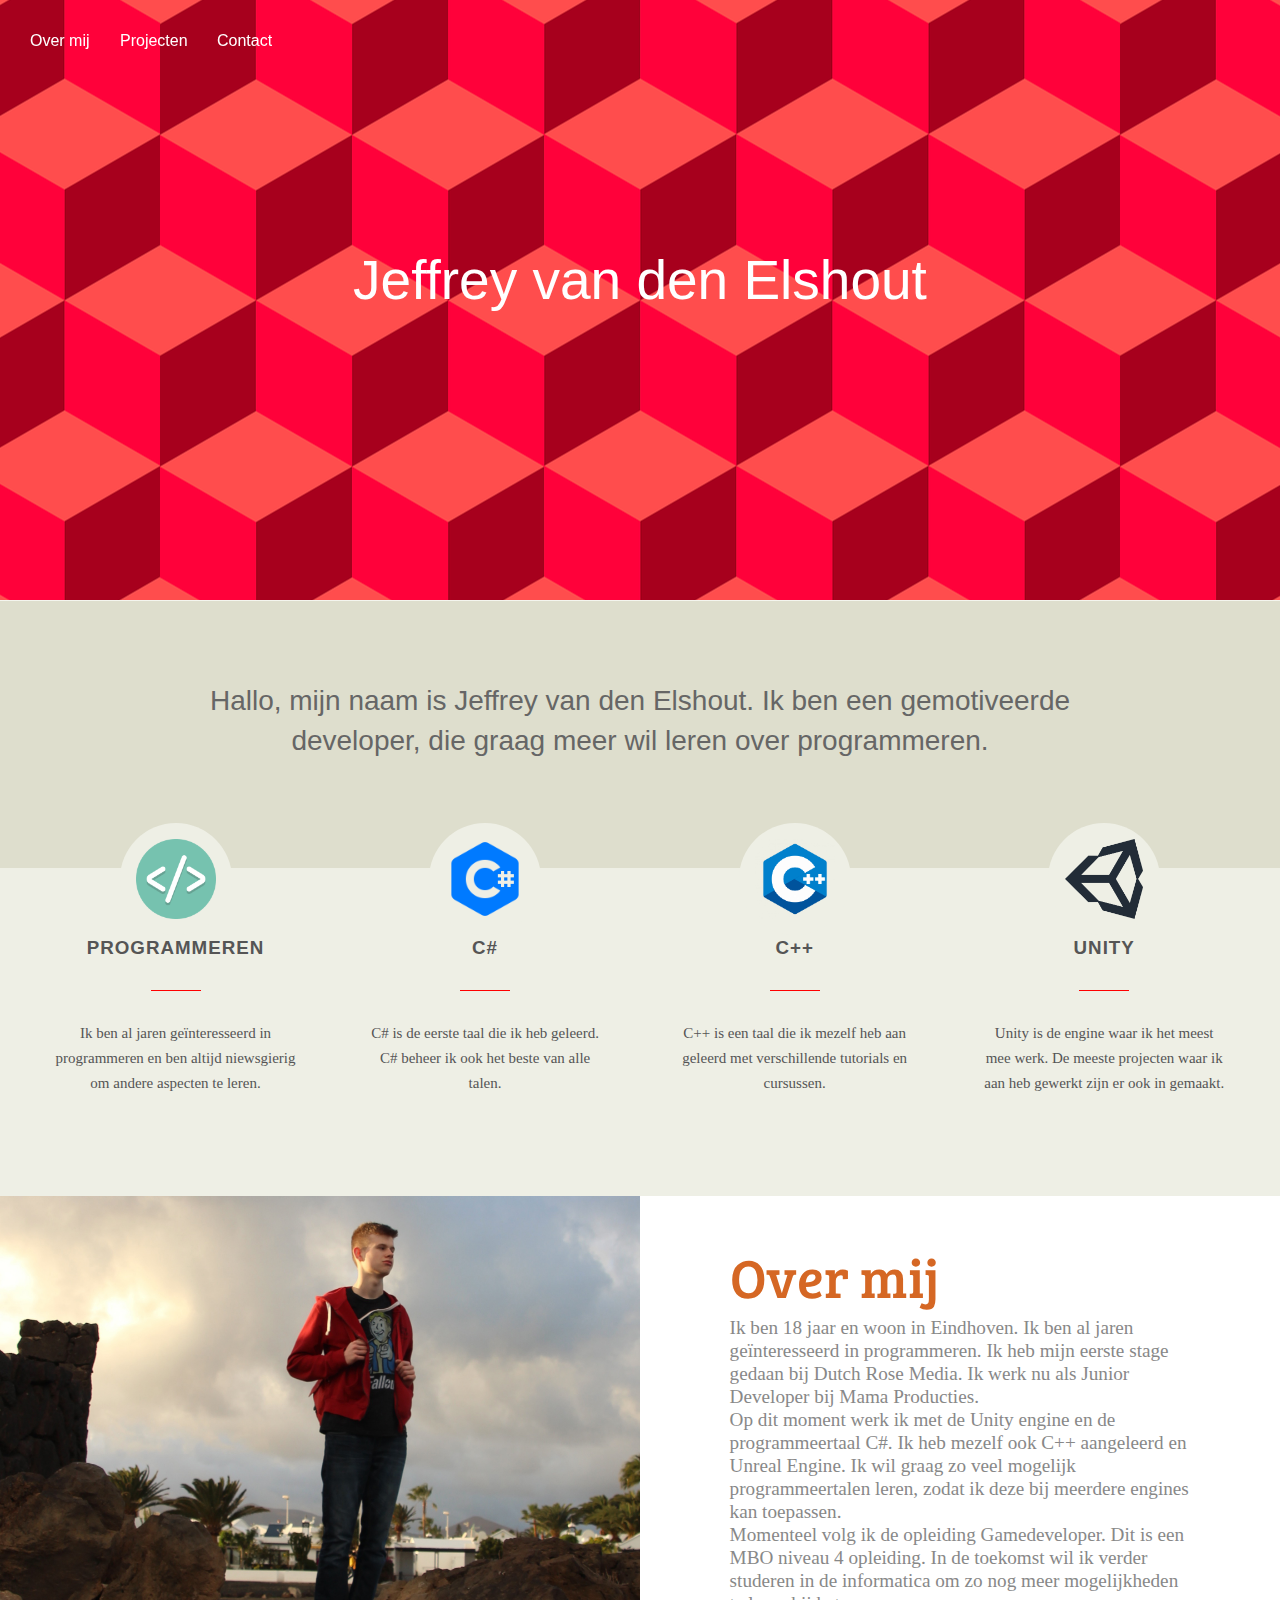
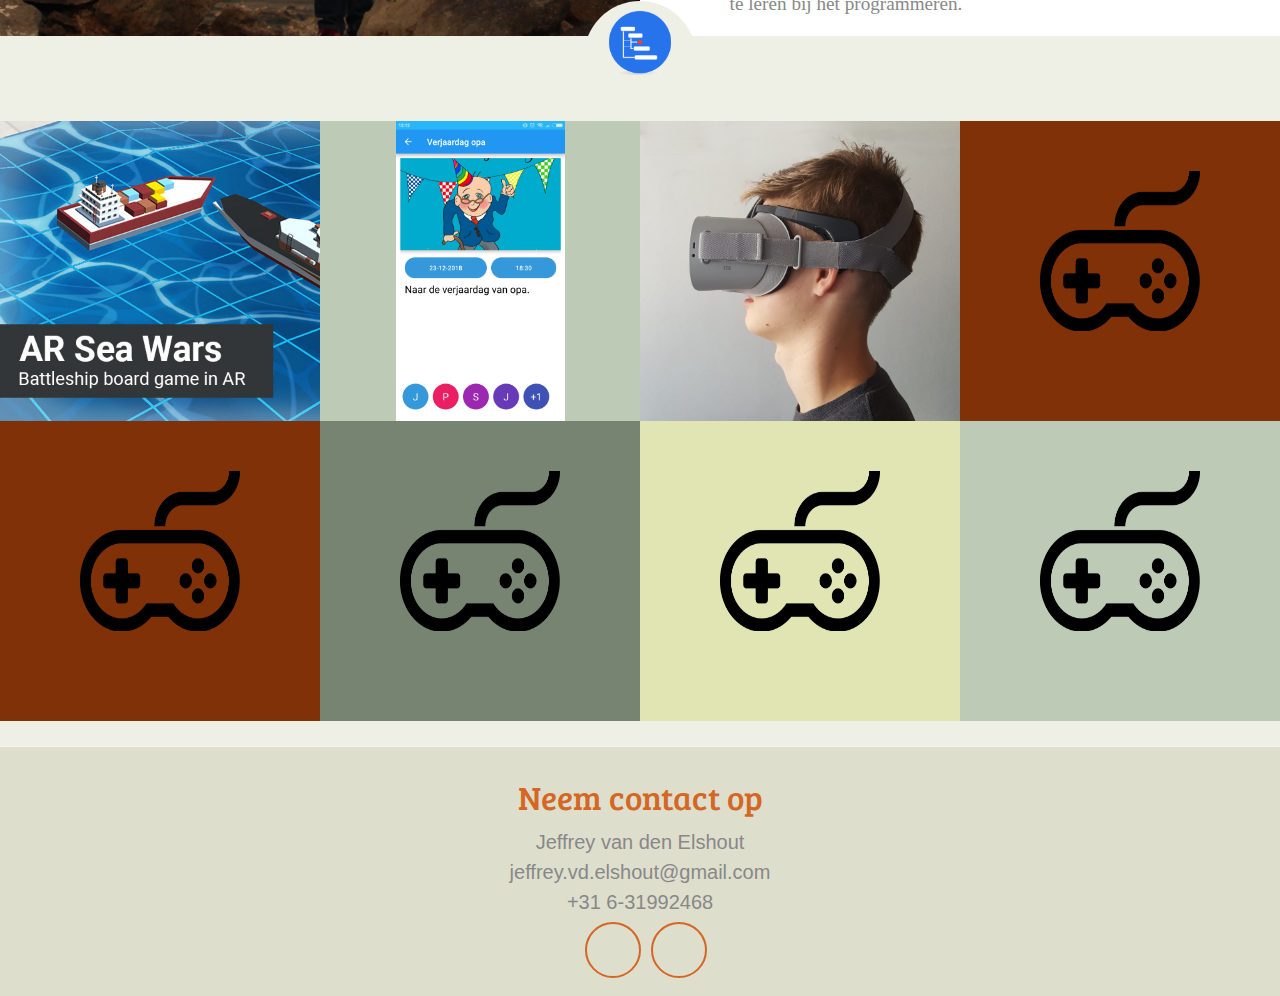
==== commit c22e1bdc: "Fix cv css" ====
--- a/index.html
+++ b/index.html
@@ -105,8 +105,10 @@
     <div class="bigSpace"></div>
   </div>
   <section id="cvWrapper">
-    <div class="cvCircle">
-      <img src="Images/Home/Project.png" />
+    <div class="cvBackground">
+      <div class="cvCircle">
+        <img src="Images/Home/Project.png" />
+      </div>
     </div>
   </section>
   <div class="container-fluid">
--- a/CSS/home.css
+++ b/CSS/home.css
@@ -296,13 +296,19 @@
   clear: both;
 }
 
-.cvWrapper {
-  margin-top: -95px;
-  text-align: center;
-  padding-bottom: 70px;
-  padding-top: 50px;
-  width: 100%;
+#cvWrapper {
+  height: 50px;
+  width: 100%;
+  position: relative;
+  background-color: white;
+}
+
+.cvBackground {
+  height: 50px;
   position: absolute;
+  width: 100%;
+  top: 0px;
+  background-color: #eeefe5;
 }
 
 .cvCircle {
@@ -320,7 +326,7 @@
 
 .cvCircle img {
   max-width: 82px;
-  margin-top: -20px;
+  margin-top: 10px;
 }
 
 .ProjectPage {
@@ -535,9 +541,10 @@
 }
 
 /*#endregion Footer*/
-@media screen and (max-width: 360px) {
+@media screen and (max-width: 400px) {
   .aboutWrapper {
-    overflow: overlay;
+    overflow-y: overlay;
+    padding-bottom: 40px;
   }
 
   .aboutWrapper h1 {
@@ -546,12 +553,6 @@
 
   footer {
     overflow: overlay;
-  }
-}
-
-@media screen and (max-width: 480px) {
-  #aboutWrapper {
-    height: 550px;
   }
 }
 
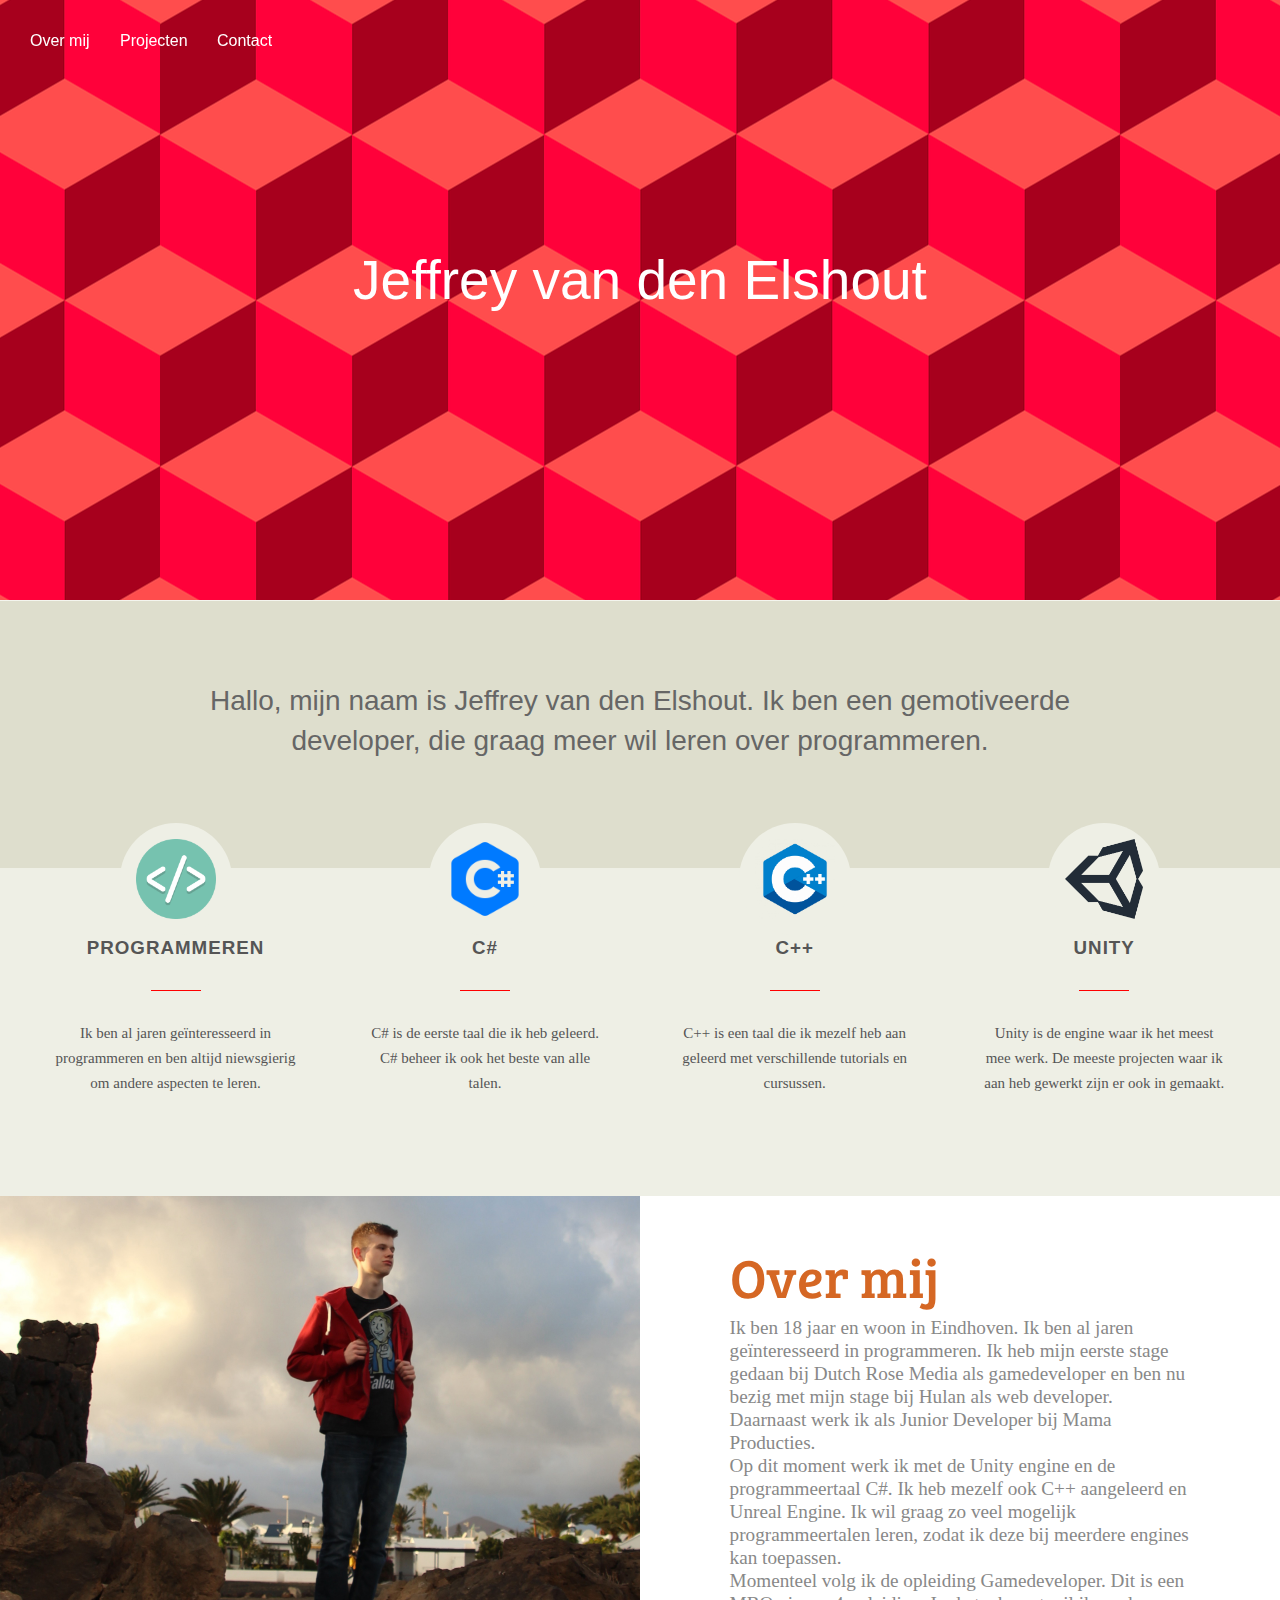
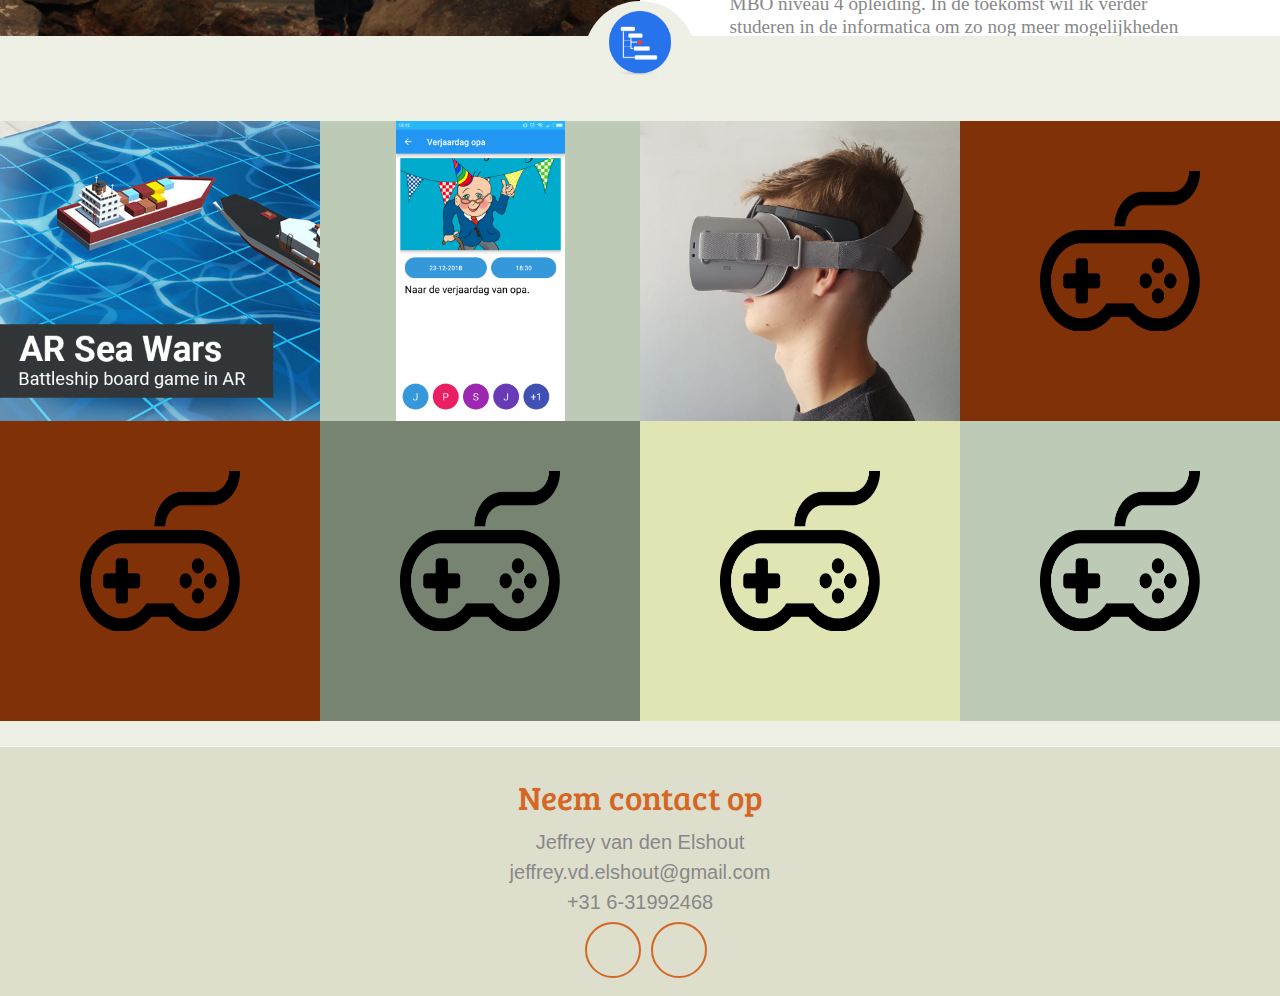
==== commit 9370229a: "Improved text for all projects" ====
--- a/index.html
+++ b/index.html
@@ -91,8 +91,9 @@
       <h1>Over mij</h1>
       <p>
         Ik ben 18 jaar en woon in Eindhoven. Ik ben al jaren geïnteresseerd in
-        programmeren. Ik heb mijn eerste stage gedaan bij Dutch Rose Media. Ik
-        werk nu als Junior Developer bij Mama Producties.<br />
+        programmeren. Ik heb mijn eerste stage gedaan bij Dutch Rose Media als gamedeveloper en
+        ben nu bezig met mijn stage bij Hulan als web developer. Daarnaast werk ik als Junior Developer
+        bij Mama Producties.<br />
         Op dit moment werk ik met de Unity engine en de programmeertaal C#. Ik
         heb mezelf ook C++ aangeleerd en Unreal Engine. Ik wil graag zo veel
         mogelijk programmeertalen leren, zodat ik deze bij meerdere engines
@@ -125,7 +126,7 @@
       </a>
       <a href="Vrees.html" class="col-sm-12 col-md-6 col-lg-3 project Three" id="Project3">
         <div class="overlay">
-          <div class="text">Smooth Events</div>
+          <div class="text">Vrees</div>
         </div>
       </a>
       <a href="" class="col-sm-12 col-md-6 col-lg-3 project Six" id="Project4">
--- a/CSS/home.css
+++ b/CSS/home.css
@@ -378,14 +378,13 @@
 }
 
 #Project1 {
-  background-color: #e1e4b3;
   background-image: url("../Images/ARSeaWars/ARSeaWars.jpg");
   background-size: cover;
 }
 
 #Project1 .overlay {
   /* rgba(225, 228, 179, 0.5) */
-  background-color: #e1e4b3;
+  background-color: rgba(225, 228, 179, 0.5);
 }
 
 #Project2 {
@@ -398,7 +397,7 @@
 
 #Project2 .overlay {
   /* rgba(189, 203, 182, 1) */
-  background-color: #bdcbb6;
+  background: rgba(189, 203, 182, .5);
 }
 
 #Project3 {
@@ -409,13 +408,8 @@
 }
 
 #Project3 .overlay {
-  background-color: #d76713;
-}
-
-#Project3 .overlay {
   background: rgba(215, 103, 19, 0.5);
 }
-
 
 #Project4 {
   background-color: #813107;
